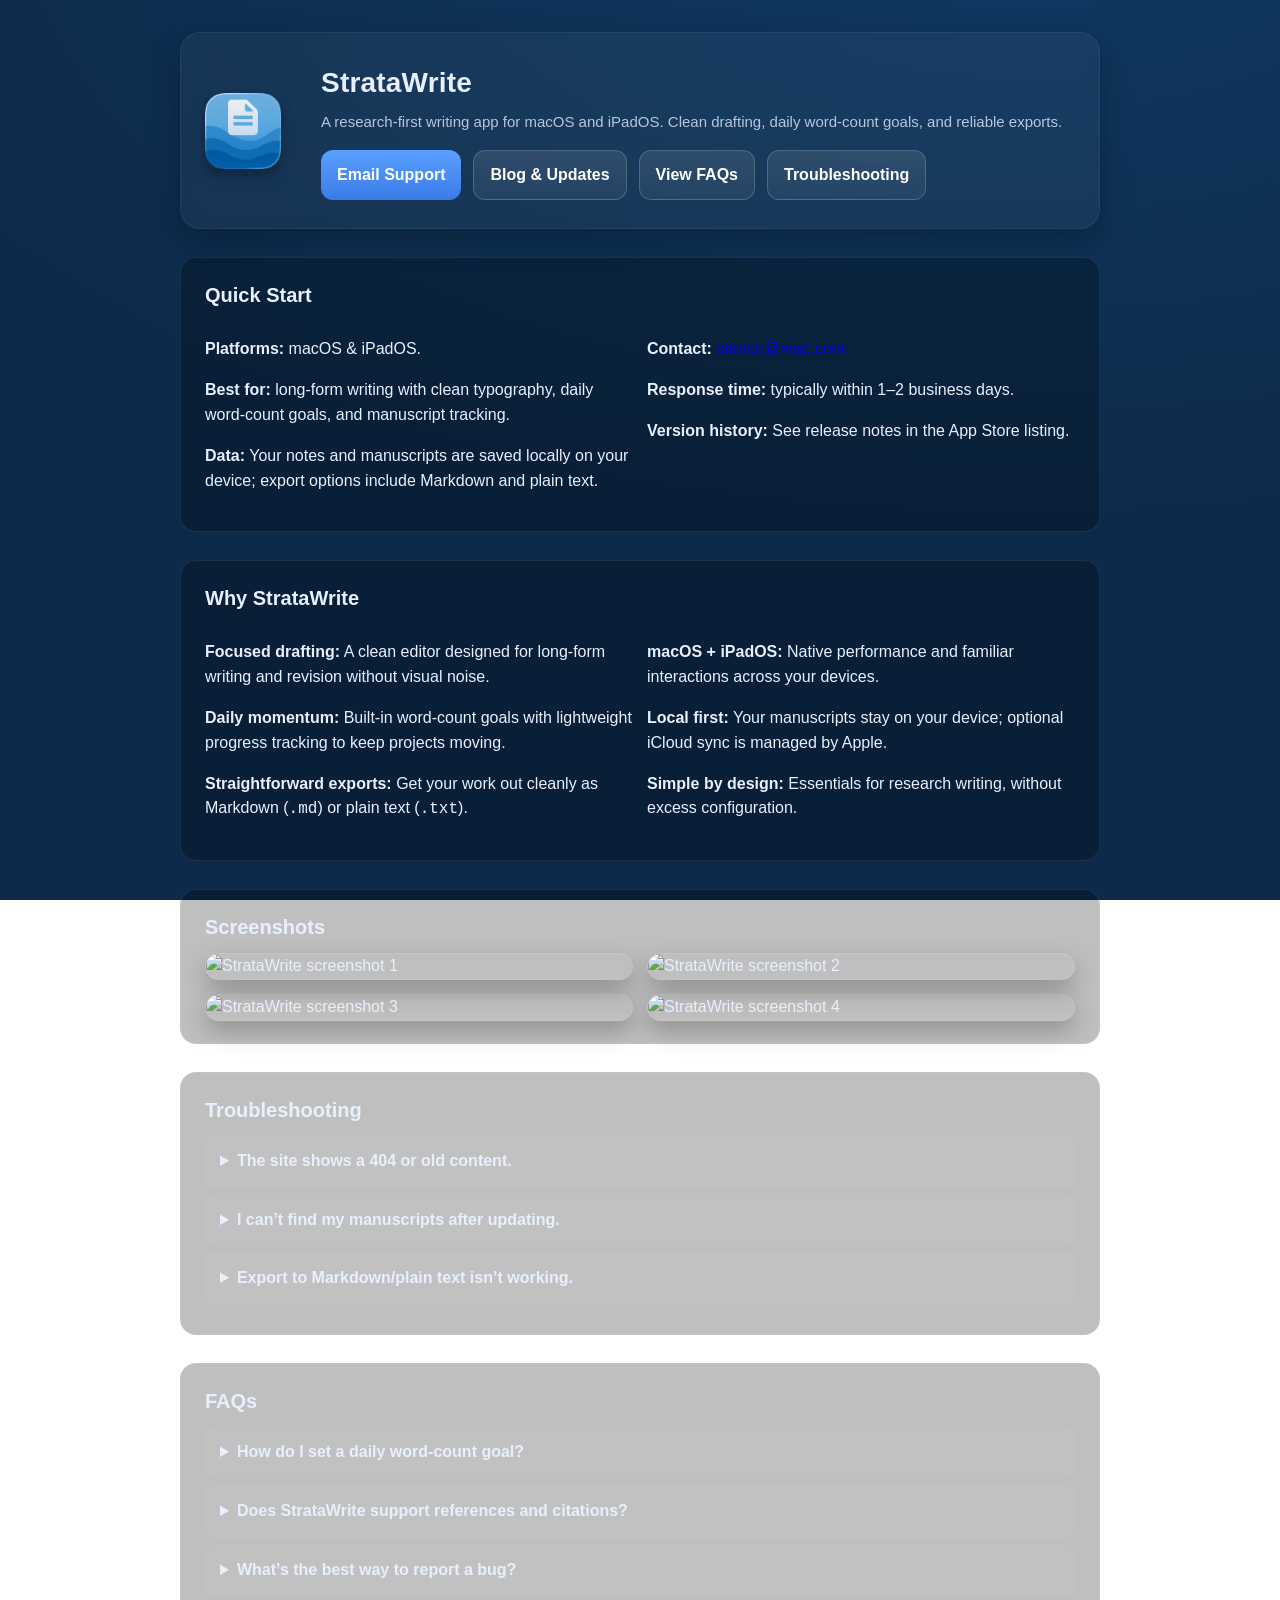
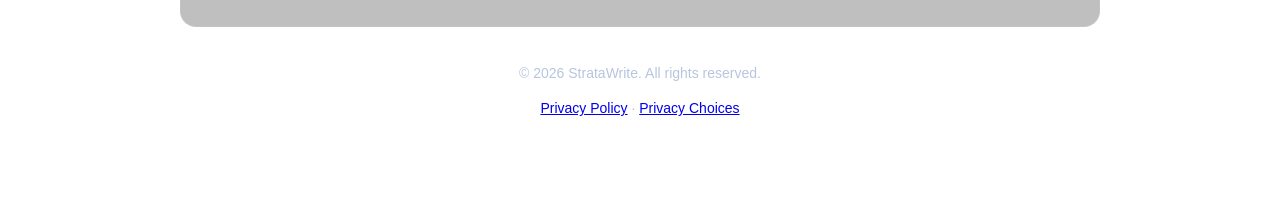
==== index.html @ f60e0809 "Add files via upload" ====
<!DOCTYPE html>
<html lang="en">
<head>
  <meta charset="utf-8">
  <meta name="viewport" content="width=device-width, initial-scale=1">
  <title>StrataWrite</title>
  <meta name="description" content="StrataWrite — a research‑first writing app for macOS and iPadOS. Clean drafting, daily word counts, and easy exports.">
  <link rel="apple-touch-icon" sizes="180x180" href="apple-touch-icon.png">
  <link rel="icon" type="image/png" sizes="32x32" href="favicon-32x32.png">
  <link rel="icon" type="image/png" sizes="16x16" href="favicon-16x16.png">
  <link rel="manifest" href="site.webmanifest">
  <meta property="og:title" content="StrataWrite">
  <meta property="og:description" content="Research-first writing on macOS & iPadOS.">
  <meta property="og:type" content="website">
  <meta property="og:image" content="android-chrome-512x512.png">
  <style>
    :root {
      --bg: #0d2a4a;
      --bg2: #0f3962;
      --card: #0f2238;
      --text: #e8f0fe;
      --muted: #b7c6de;
      --accent: #79b4ff;
    }
    * { box-sizing: border-box; }
    html, body { height: 100%; margin: 0; }
    body {
      font-family: -apple-system, BlinkMacSystemFont, "SF Pro Text", "Segoe UI", Roboto, Helvetica, Arial, sans-serif;
      color: var(--text);
      background: radial-gradient(1200px 600px at 80% -10%, var(--bg2), var(--bg)) no-repeat fixed;
      line-height: 1.55;
    }
    .container { max-width: 960px; margin: 0 auto; padding: 32px 20px 80px; }
    header.hero {
      display: grid;
      grid-template-columns: 96px 1fr;
      gap: 20px;
      align-items: center;
      padding: 28px 24px;
      background: rgba(255,255,255,0.04);
      border: 1px solid rgba(255,255,255,0.06);
      border-radius: 20px;
      backdrop-filter: blur(6px);
      box-shadow: 0 10px 30px rgba(0,0,0,0.25);
    }
    header.hero img {
      width: 76px; height: 76px; border-radius: 16px;
      box-shadow: 0 6px 14px rgba(0,0,0,0.3);
    }
    h1{ font-size: 28px; margin: 0 0 6px; letter-spacing: 0.2px; }
    .sub { color: var(--muted); font-size: 15px; margin: 0; }
    .actions { margin-top: 16px; display: flex; flex-wrap: wrap; gap: 12px; }
    .btn {
      display: inline-flex; align-items: center; gap: 10px;
      padding: 12px 16px; border-radius: 12px;
      background: linear-gradient(180deg, rgba(255,255,255,0.10), rgba(255,255,255,0.06));
      color: white; text-decoration: none; font-weight: 600;
      border: 1px solid rgba(255,255,255,0.18);
      transition: transform .06s ease, background .2s ease;
    }
    .btn:hover { transform: translateY(-1px); }
    .btn.primary { background: linear-gradient(180deg, #5aa0ff, #3a7be6); border: none; }
    section {
      margin-top: 28px; padding: 22px 24px;
      background: rgba(0,0,0,0.25);
      border: 1px solid rgba(255,255,255,0.08);
      border-radius: 16px;
    }
    h2{ margin: 0 0 10px; font-size: 20px; }
    details { background: rgba(255,255,255,0.03); border: 1px solid rgba(255,255,255,0.06);
      border-radius: 12px; padding: 12px 14px; margin: 8px 0; }
    details > summary { cursor: pointer; font-weight: 600; }
    footer { margin-top: 36px; color: var(--muted); font-size: 14px; text-align: center; }
    code, pre { font-family: ui-monospace, SFMono-Regular, Menlo, Monaco, Consolas, monospace; }
    .grid{ display:grid; gap:14px; grid-template-columns: 1fr; }
    @media (min-width: 820px){ .grid{ grid-template-columns: 1fr 1fr; } }

    .shots{display:grid;grid-template-columns:1fr;gap:14px;margin-top:10px}
    .shots img{width:100%;height:auto;border-radius:14px;border:1px solid rgba(255,255,255,0.1);box-shadow:0 10px 24px rgba(0,0,0,0.25)}
    @media (min-width: 820px){ .shots{grid-template-columns:1fr 1fr} }

  </style>
</head>
<body>
  <div class="container">
    <header class="hero">
      <img src="android-chrome-192x192.png" alt="StrataWrite icon">
      <div>
        <h1>StrataWrite</h1>
        <p class="sub">A research‑first writing app for macOS and iPadOS. Clean drafting, daily word‑count goals, and reliable exports.</p>
        <div class="actions">
          <a class="btn primary" href="mailto:stance@mac.com?subject=StrataWrite%20Support">Email Support</a>
          <a class="btn" href="blog.html">Blog & Updates</a>
          <a class="btn" href="#faq">View FAQs</a>
          <a class="btn" href="#troubleshooting">Troubleshooting</a>
        </div>
      </div>
    </header>

    <section id="quickstart">
      <h2>Quick Start</h2>
      <div class="grid">
        <div>
          <p><strong>Platforms:</strong> macOS &amp; iPadOS.</p>
          <p><strong>Best for:</strong> long‑form writing with clean typography, daily word‑count goals, and manuscript tracking.</p>
          <p><strong>Data:</strong> Your notes and manuscripts are saved locally on your device; export options include Markdown and plain text.</p>
        </div>
        <div>
          <p><strong>Contact:</strong> <a href="mailto:stance@mac.com">stance@mac.com</a></p>
          <p><strong>Response time:</strong> typically within 1–2 business days.</p>
          <p><strong>Version history:</strong> See release notes in the App Store listing.</p>
        </div>
      </div>
    </section>


    <section id="features">
      <h2>Why StrataWrite</h2>
      <div class="grid">
        <div>
          <p><strong>Focused drafting:</strong> A clean editor designed for long‑form writing and revision without visual noise.</p>
          <p><strong>Daily momentum:</strong> Built‑in word‑count goals with lightweight progress tracking to keep projects moving.</p>
          <p><strong>Straightforward exports:</strong> Get your work out cleanly as Markdown (<code>.md</code>) or plain text (<code>.txt</code>).</p>
        </div>
        <div>
          <p><strong>macOS + iPadOS:</strong> Native performance and familiar interactions across your devices.</p>
          <p><strong>Local first:</strong> Your manuscripts stay on your device; optional iCloud sync is managed by Apple.</p>
          <p><strong>Simple by design:</strong> Essentials for research writing, without excess configuration.</p>
        </div>
      </div>
    </section>

    <section id="gallery">
      <h2>Screenshots</h2>
      <div class="shots">
        <img src="assets/shot1.png" alt="StrataWrite screenshot 1">
        <img src="assets/shot2.png" alt="StrataWrite screenshot 2">
        <img src="assets/shot3.png" alt="StrataWrite screenshot 3">
        <img src="assets/shot4.png" alt="StrataWrite screenshot 4">
      </div>
    </section>


    <section id="troubleshooting">
      <h2>Troubleshooting</h2>
      <details>
        <summary>The site shows a 404 or old content.</summary>
        <p>Try a hard refresh (⌘‑Shift‑R on macOS) or clear the browser cache. If the issue persists, email support with your browser version.</p>
      </details>
      <details>
        <summary>I can’t find my manuscripts after updating.</summary>
        <p>Use <em>Search</em> in the app. If you still don’t see expected files, please email support with your device model and OS version.</p>
      </details>
      <details>
        <summary>Export to Markdown/plain text isn’t working.</summary>
        <p>Confirm you have write permission in the destination folder and sufficient disk space. If it fails repeatedly, send steps to reproduce.</p>
      </details>
    </section>

    <section id="faq">
      <h2>FAQs</h2>
      <details>
        <summary>How do I set a daily word‑count goal?</summary>
        <p>Open a manuscript, then use the inspector panel’s <strong>Goal &amp; Progress</strong> section to set a target and deadline.</p>
      </details>
      <details>
        <summary>Does StrataWrite support references and citations?</summary>
        <p>StrataWrite focuses on writing clarity. Advanced reference workflows are discussed in our documentation and may evolve over time.</p>
      </details>
      <details>
        <summary>What’s the best way to report a bug?</summary>
        <p>Email <a href="mailto:stance@mac.com">stance@mac.com</a> with your app version, OS version, device, and a short screen recording if possible.</p>
      </details>
    </section>

    <footer>
      <p>&copy; <span id="year"></span> StrataWrite. All rights reserved.</p>
      <p><a href="privacy.html">Privacy Policy</a> · <a href="privacy-choices.html">Privacy Choices</a></p>
      <script>document.getElementById('year').textContent = new Date().getFullYear();</script>
    </footer>
  </div>
</body>
</html>
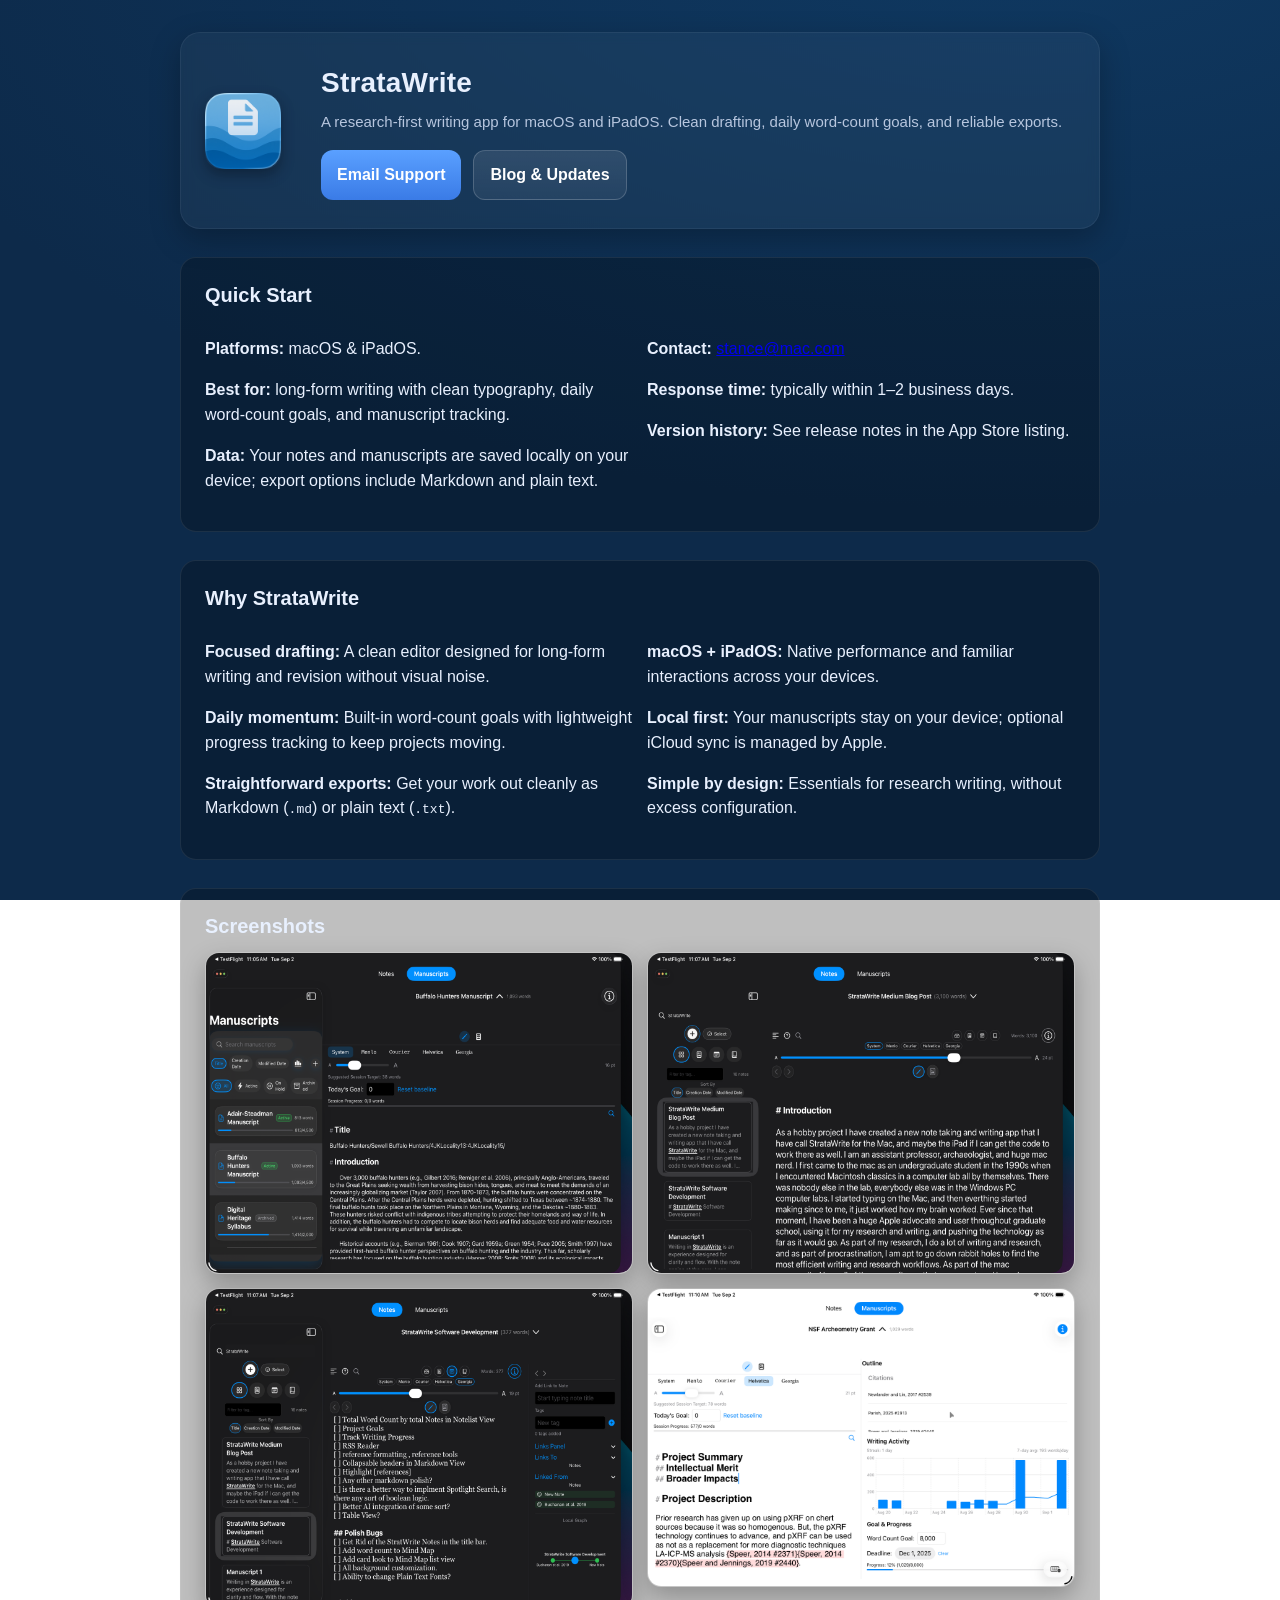
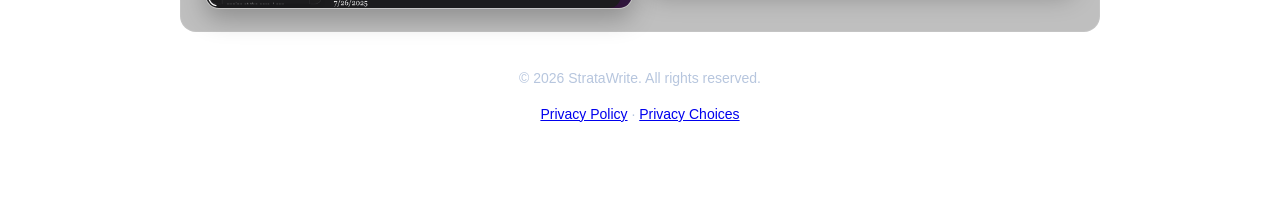
==== commit 3888ea53: "Add files via upload" ====
--- a/index.html
+++ b/index.html
@@ -67,18 +67,12 @@
       border-radius: 16px;
     }
     h2{ margin: 0 0 10px; font-size: 20px; }
-    details { background: rgba(255,255,255,0.03); border: 1px solid rgba(255,255,255,0.06);
-      border-radius: 12px; padding: 12px 14px; margin: 8px 0; }
-    details > summary { cursor: pointer; font-weight: 600; }
-    footer { margin-top: 36px; color: var(--muted); font-size: 14px; text-align: center; }
-    code, pre { font-family: ui-monospace, SFMono-Regular, Menlo, Monaco, Consolas, monospace; }
     .grid{ display:grid; gap:14px; grid-template-columns: 1fr; }
-    @media (min-width: 820px){ .grid{ grid-template-columns: 1fr 1fr; } }
-
+    @media (min-width: 820px){ .grid{ grid-template-columns:1fr 1fr; } }
     .shots{display:grid;grid-template-columns:1fr;gap:14px;margin-top:10px}
     .shots img{width:100%;height:auto;border-radius:14px;border:1px solid rgba(255,255,255,0.1);box-shadow:0 10px 24px rgba(0,0,0,0.25)}
-    @media (min-width: 820px){ .shots{grid-template-columns:1fr 1fr} }
-
+    @media (min-width:820px){ .shots{grid-template-columns:1fr 1fr} }
+    footer { margin-top: 36px; color: var(--muted); font-size: 14px; text-align: center; }
   </style>
 </head>
 <body>
@@ -91,8 +85,6 @@
         <div class="actions">
           <a class="btn primary" href="mailto:stance@mac.com?subject=StrataWrite%20Support">Email Support</a>
           <a class="btn" href="blog.html">Blog & Updates</a>
-          <a class="btn" href="#faq">View FAQs</a>
-          <a class="btn" href="#troubleshooting">Troubleshooting</a>
         </div>
       </div>
     </header>
@@ -112,7 +104,6 @@
         </div>
       </div>
     </section>
-
 
     <section id="features">
       <h2>Why StrataWrite</h2>
@@ -140,39 +131,6 @@
       </div>
     </section>
 
-
-    <section id="troubleshooting">
-      <h2>Troubleshooting</h2>
-      <details>
-        <summary>The site shows a 404 or old content.</summary>
-        <p>Try a hard refresh (⌘‑Shift‑R on macOS) or clear the browser cache. If the issue persists, email support with your browser version.</p>
-      </details>
-      <details>
-        <summary>I can’t find my manuscripts after updating.</summary>
-        <p>Use <em>Search</em> in the app. If you still don’t see expected files, please email support with your device model and OS version.</p>
-      </details>
-      <details>
-        <summary>Export to Markdown/plain text isn’t working.</summary>
-        <p>Confirm you have write permission in the destination folder and sufficient disk space. If it fails repeatedly, send steps to reproduce.</p>
-      </details>
-    </section>
-
-    <section id="faq">
-      <h2>FAQs</h2>
-      <details>
-        <summary>How do I set a daily word‑count goal?</summary>
-        <p>Open a manuscript, then use the inspector panel’s <strong>Goal &amp; Progress</strong> section to set a target and deadline.</p>
-      </details>
-      <details>
-        <summary>Does StrataWrite support references and citations?</summary>
-        <p>StrataWrite focuses on writing clarity. Advanced reference workflows are discussed in our documentation and may evolve over time.</p>
-      </details>
-      <details>
-        <summary>What’s the best way to report a bug?</summary>
-        <p>Email <a href="mailto:stance@mac.com">stance@mac.com</a> with your app version, OS version, device, and a short screen recording if possible.</p>
-      </details>
-    </section>
-
     <footer>
       <p>&copy; <span id="year"></span> StrataWrite. All rights reserved.</p>
       <p><a href="privacy.html">Privacy Policy</a> · <a href="privacy-choices.html">Privacy Choices</a></p>
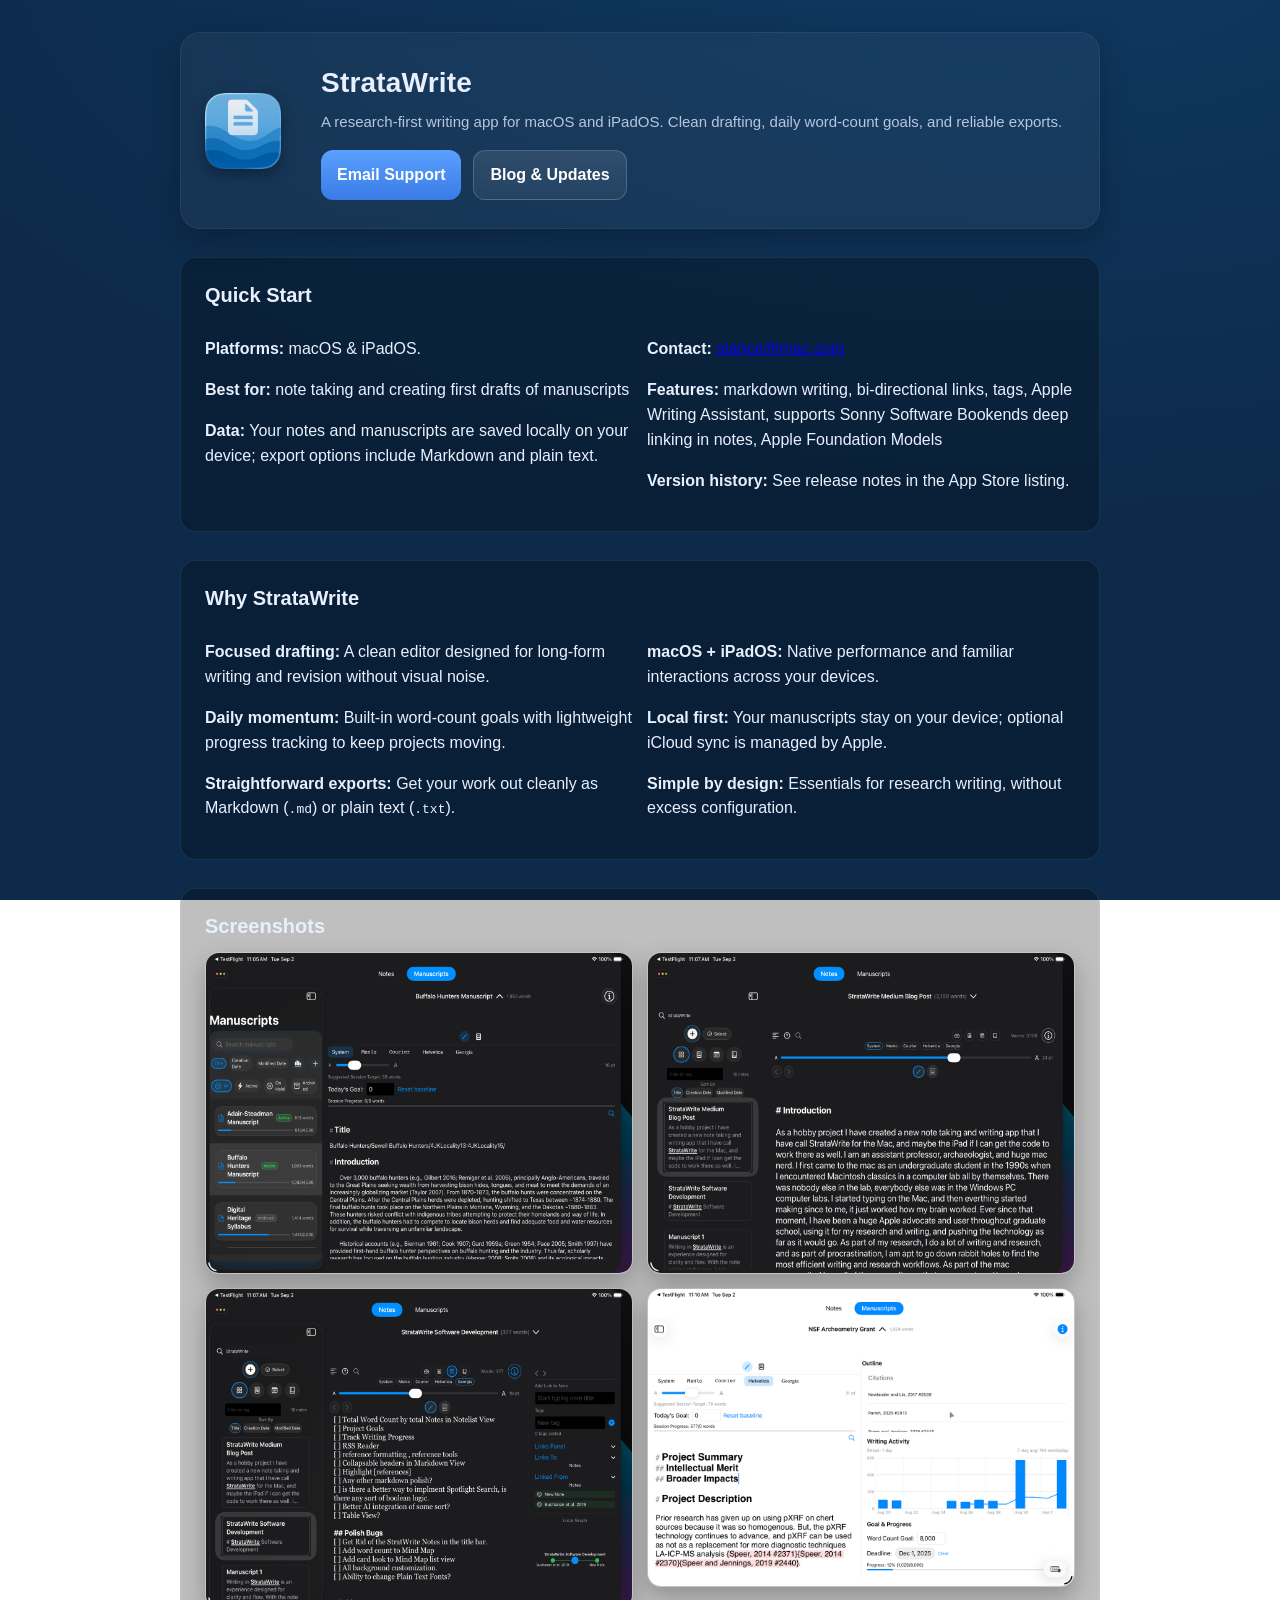
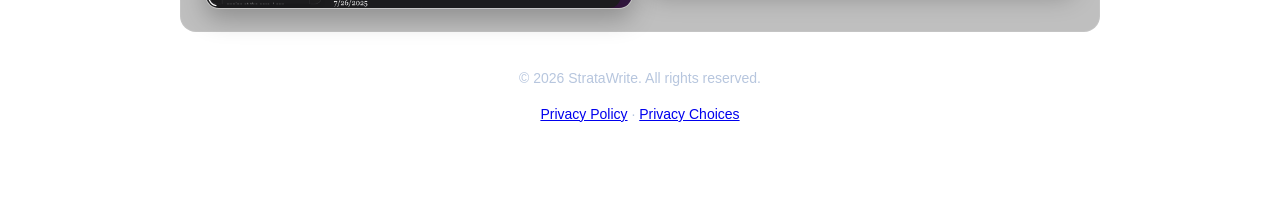
==== commit 6b70b85e: "Update index.html" ====
--- a/index.html
+++ b/index.html
@@ -94,12 +94,12 @@
       <div class="grid">
         <div>
           <p><strong>Platforms:</strong> macOS &amp; iPadOS.</p>
-          <p><strong>Best for:</strong> long‑form writing with clean typography, daily word‑count goals, and manuscript tracking.</p>
+          <p><strong>Best for:</strong> note taking and creating first drafts of manuscripts</p>
           <p><strong>Data:</strong> Your notes and manuscripts are saved locally on your device; export options include Markdown and plain text.</p>
         </div>
         <div>
           <p><strong>Contact:</strong> <a href="mailto:stance@mac.com">stance@mac.com</a></p>
-          <p><strong>Response time:</strong> typically within 1–2 business days.</p>
+          <p><strong>Features:</strong> markdown writing, bi-directional links, tags, Apple Writing Assistant, supports Sonny Software Bookends deep linking in notes, Apple Foundation Models</p>
           <p><strong>Version history:</strong> See release notes in the App Store listing.</p>
         </div>
       </div>
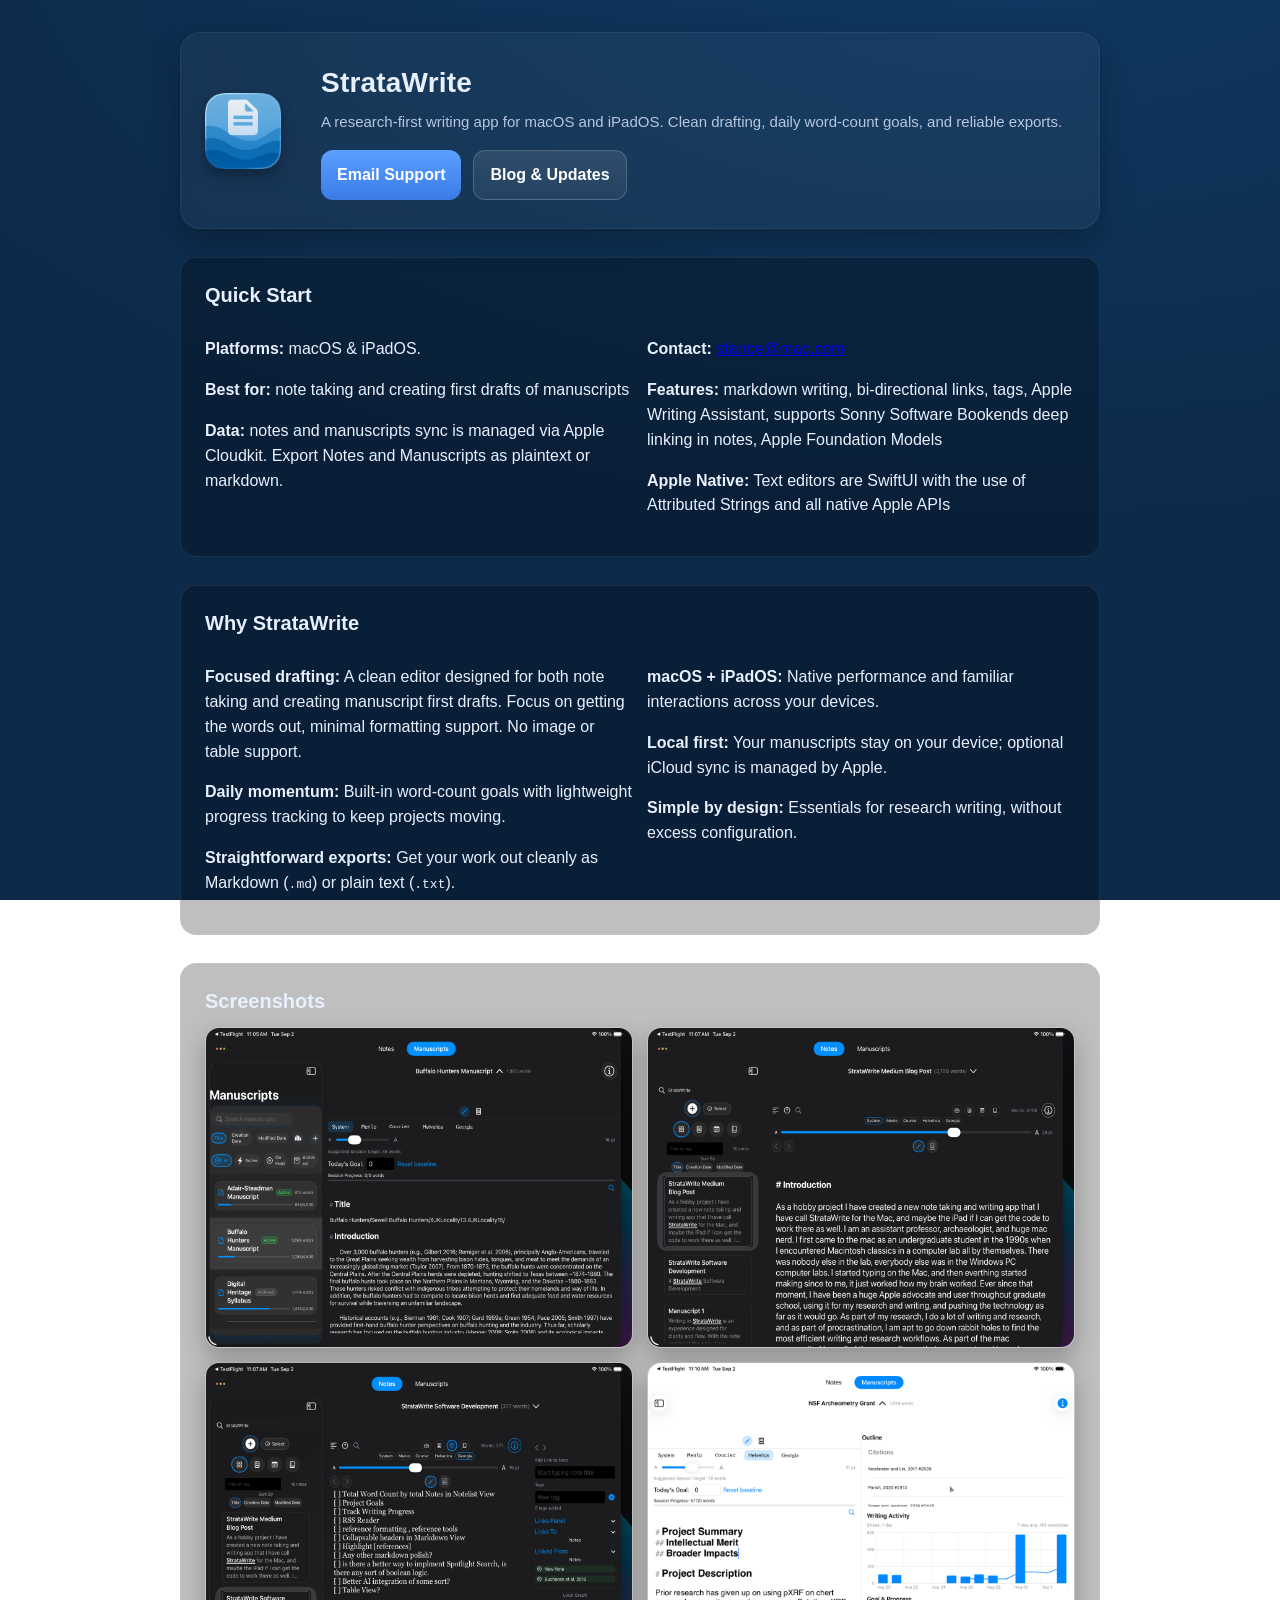
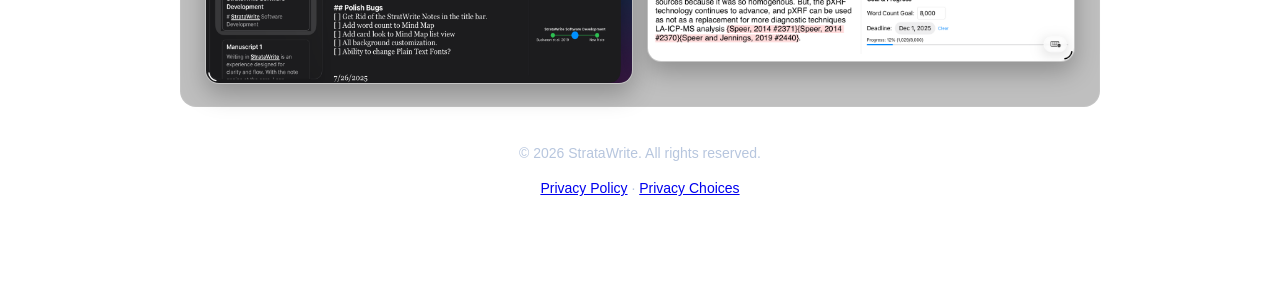
==== commit deaa2982: "Update index.html" ====
--- a/index.html
+++ b/index.html
@@ -95,12 +95,12 @@
         <div>
           <p><strong>Platforms:</strong> macOS &amp; iPadOS.</p>
           <p><strong>Best for:</strong> note taking and creating first drafts of manuscripts</p>
-          <p><strong>Data:</strong> Your notes and manuscripts are saved locally on your device; export options include Markdown and plain text.</p>
+          <p><strong>Data:</strong> notes and manuscripts sync is managed via Apple Cloudkit. Export Notes and Manuscripts as plaintext or markdown.</p>
         </div>
         <div>
           <p><strong>Contact:</strong> <a href="mailto:stance@mac.com">stance@mac.com</a></p>
           <p><strong>Features:</strong> markdown writing, bi-directional links, tags, Apple Writing Assistant, supports Sonny Software Bookends deep linking in notes, Apple Foundation Models</p>
-          <p><strong>Version history:</strong> See release notes in the App Store listing.</p>
+          <p><strong>Apple Native:</strong> Text editors are SwiftUI with the use of Attributed Strings and all native Apple APIs </p>
         </div>
       </div>
     </section>
@@ -109,7 +109,7 @@
       <h2>Why StrataWrite</h2>
       <div class="grid">
         <div>
-          <p><strong>Focused drafting:</strong> A clean editor designed for long‑form writing and revision without visual noise.</p>
+          <p><strong>Focused drafting:</strong> A clean editor designed for both note taking and creating manuscript first drafts. Focus on getting the words out, minimal formatting support. No image or table support.</p>
           <p><strong>Daily momentum:</strong> Built‑in word‑count goals with lightweight progress tracking to keep projects moving.</p>
           <p><strong>Straightforward exports:</strong> Get your work out cleanly as Markdown (<code>.md</code>) or plain text (<code>.txt</code>).</p>
         </div>
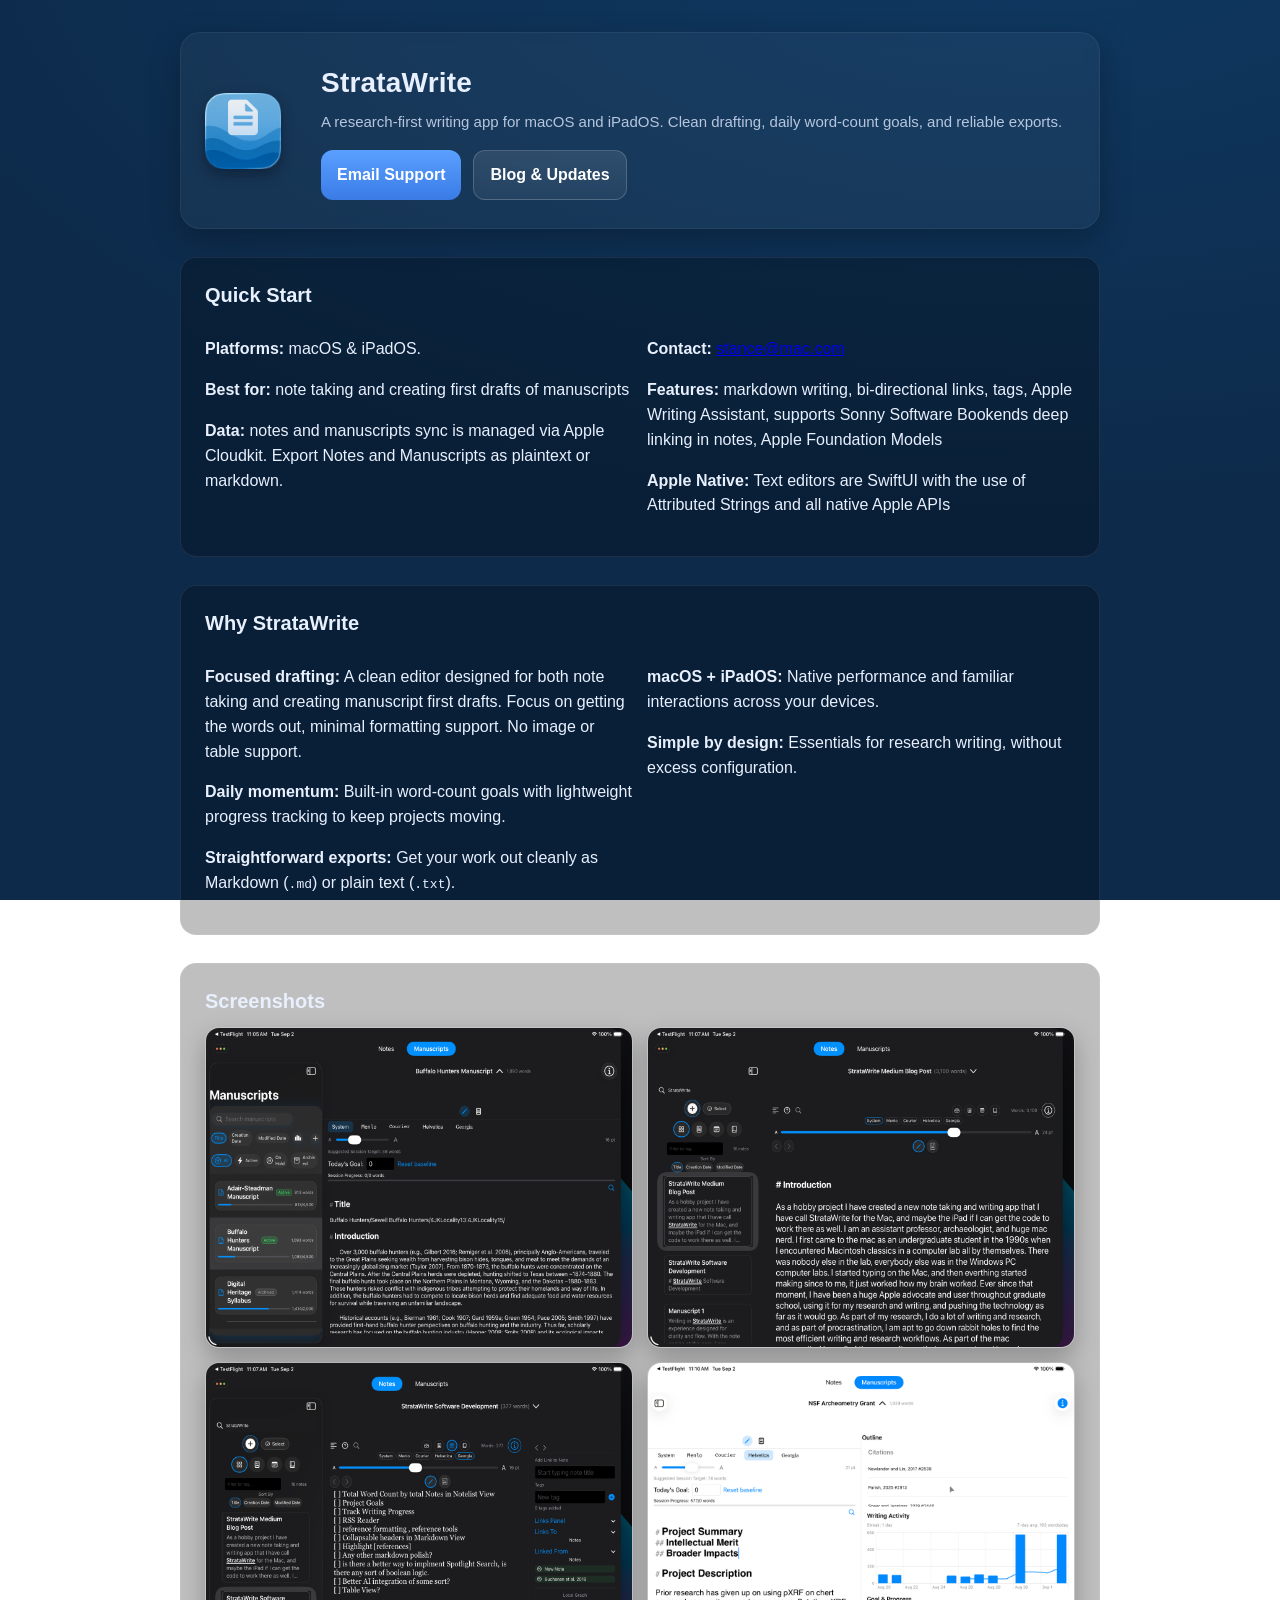
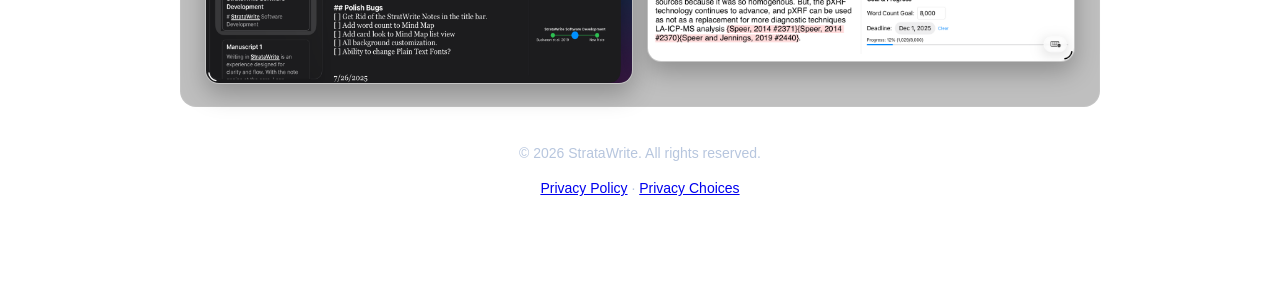
==== commit db5f71ed: "Update index.html" ====
--- a/index.html
+++ b/index.html
@@ -115,7 +115,6 @@
         </div>
         <div>
           <p><strong>macOS + iPadOS:</strong> Native performance and familiar interactions across your devices.</p>
-          <p><strong>Local first:</strong> Your manuscripts stay on your device; optional iCloud sync is managed by Apple.</p>
           <p><strong>Simple by design:</strong> Essentials for research writing, without excess configuration.</p>
         </div>
       </div>
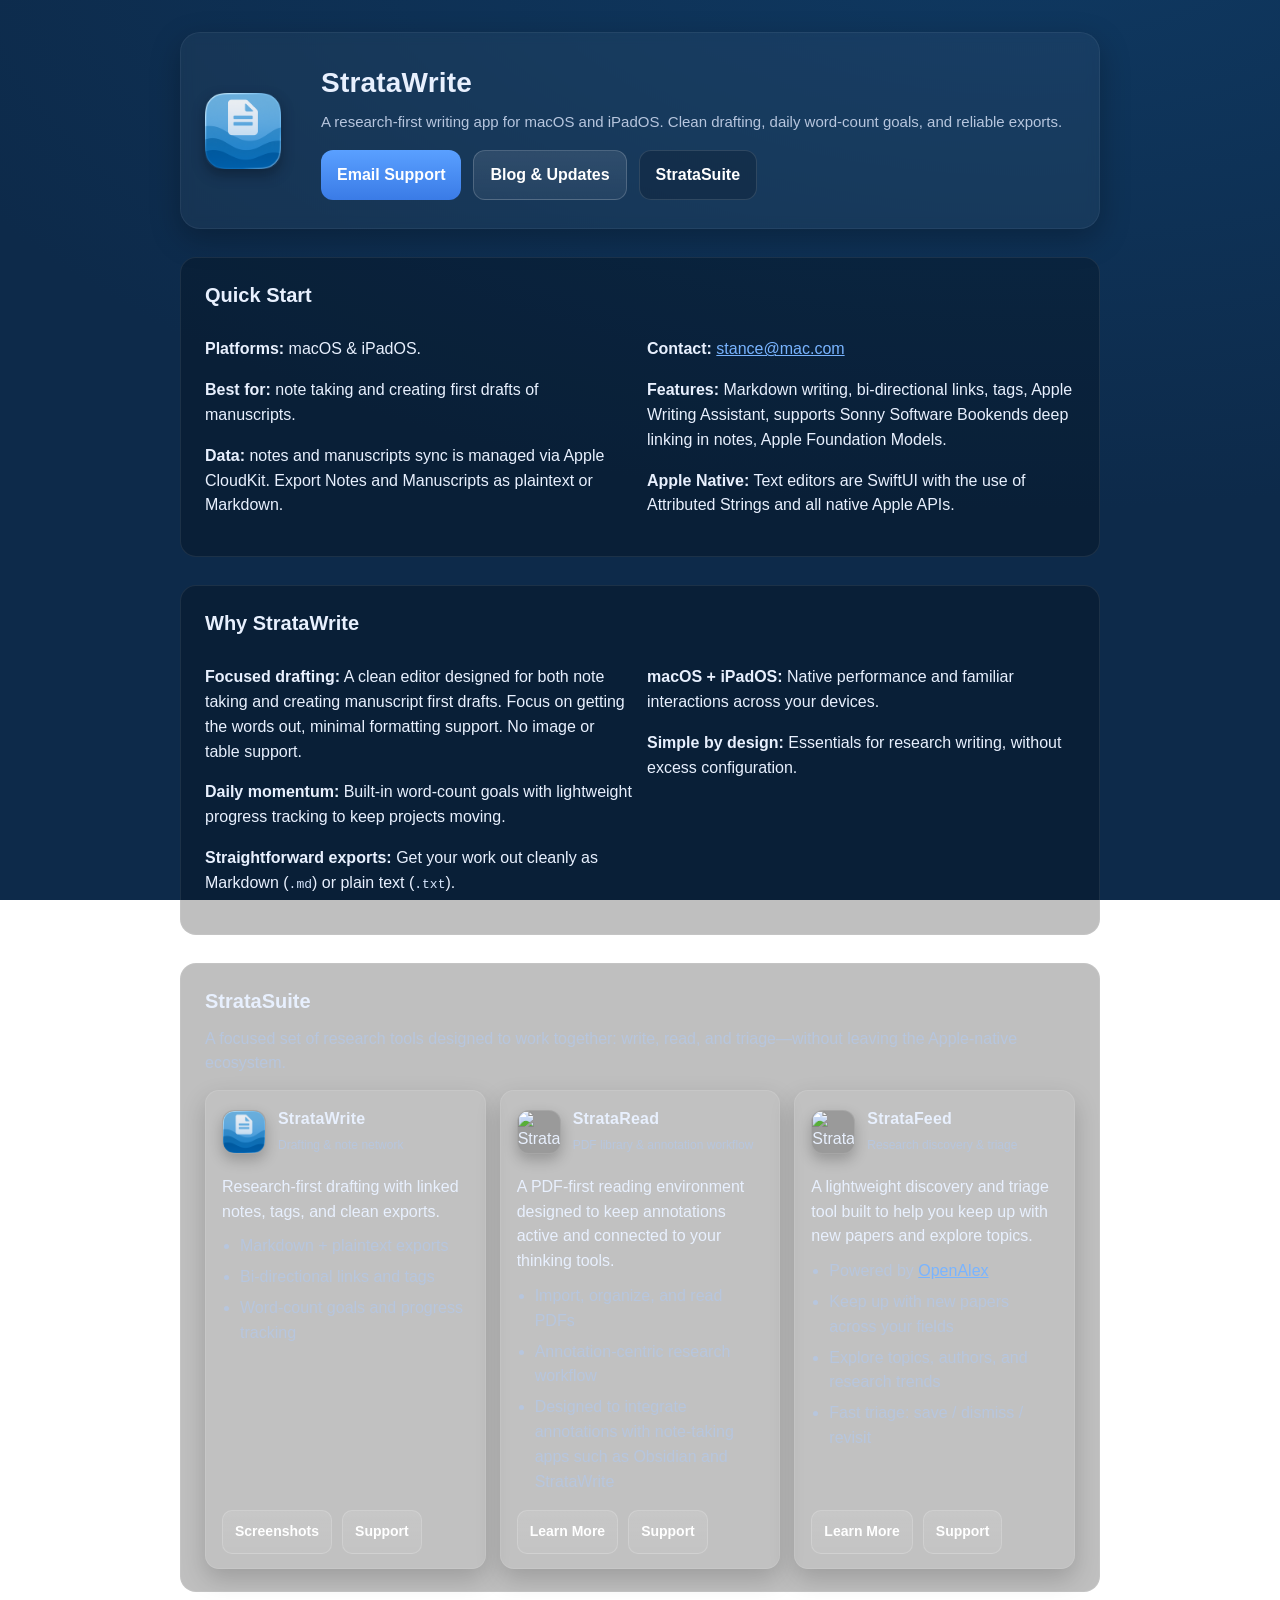
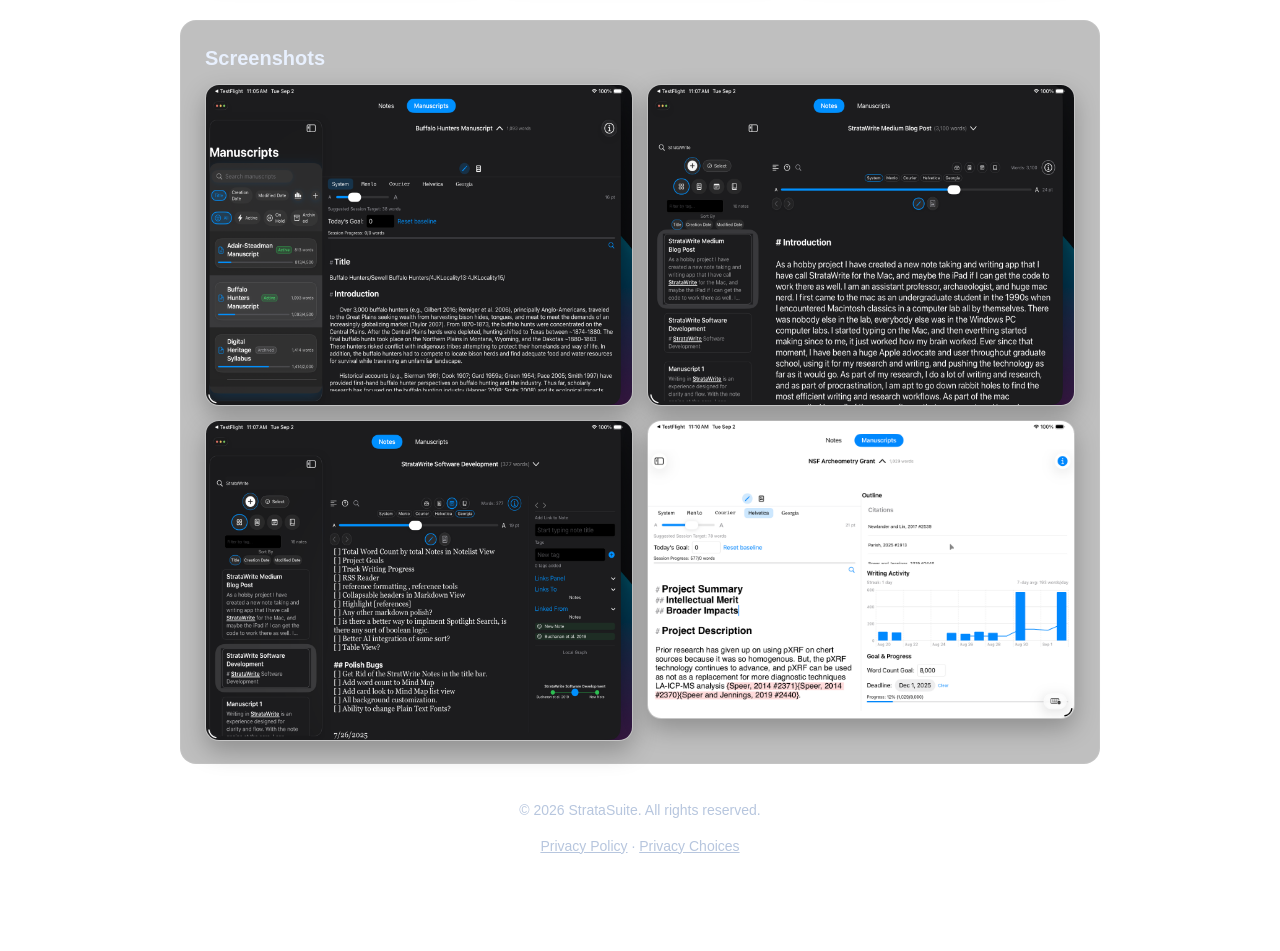
==== commit 22e0e0cf: "Update index.html" ====
--- a/index.html
+++ b/index.html
@@ -3,16 +3,19 @@
 <head>
   <meta charset="utf-8">
   <meta name="viewport" content="width=device-width, initial-scale=1">
-  <title>StrataWrite</title>
-  <meta name="description" content="StrataWrite — a research‑first writing app for macOS and iPadOS. Clean drafting, daily word counts, and easy exports.">
+  <title>StrataWrite — StrataSuite</title>
+
+  <meta name="description" content="StrataSuite for macOS & iPadOS: StrataWrite (research-first drafting), StrataRead (PDFs & citation workflows), and StrataFeed (research triage for articles and alerts).">
   <link rel="apple-touch-icon" sizes="180x180" href="apple-touch-icon.png">
   <link rel="icon" type="image/png" sizes="32x32" href="favicon-32x32.png">
   <link rel="icon" type="image/png" sizes="16x16" href="favicon-16x16.png">
   <link rel="manifest" href="site.webmanifest">
-  <meta property="og:title" content="StrataWrite">
-  <meta property="og:description" content="Research-first writing on macOS & iPadOS.">
+
+  <meta property="og:title" content="StrataSuite">
+  <meta property="og:description" content="Research-first tools for writing, reading, and triage on macOS & iPadOS.">
   <meta property="og:type" content="website">
   <meta property="og:image" content="android-chrome-512x512.png">
+
   <style>
     :root {
       --bg: #0d2a4a;
@@ -21,70 +24,161 @@
       --text: #e8f0fe;
       --muted: #b7c6de;
       --accent: #79b4ff;
-    }
+      --border: rgba(255,255,255,0.08);
+      --glass: rgba(255,255,255,0.04);
+      --shadow: 0 10px 30px rgba(0,0,0,0.25);
+    }
+
     * { box-sizing: border-box; }
     html, body { height: 100%; margin: 0; }
+
     body {
       font-family: -apple-system, BlinkMacSystemFont, "SF Pro Text", "Segoe UI", Roboto, Helvetica, Arial, sans-serif;
       color: var(--text);
       background: radial-gradient(1200px 600px at 80% -10%, var(--bg2), var(--bg)) no-repeat fixed;
       line-height: 1.55;
     }
+
+    a { color: var(--accent); }
+    code { color: #d7e7ff; }
+
     .container { max-width: 960px; margin: 0 auto; padding: 32px 20px 80px; }
+
     header.hero {
       display: grid;
       grid-template-columns: 96px 1fr;
       gap: 20px;
       align-items: center;
       padding: 28px 24px;
-      background: rgba(255,255,255,0.04);
+      background: var(--glass);
       border: 1px solid rgba(255,255,255,0.06);
       border-radius: 20px;
       backdrop-filter: blur(6px);
-      box-shadow: 0 10px 30px rgba(0,0,0,0.25);
-    }
+      box-shadow: var(--shadow);
+    }
+
     header.hero img {
       width: 76px; height: 76px; border-radius: 16px;
       box-shadow: 0 6px 14px rgba(0,0,0,0.3);
     }
-    h1{ font-size: 28px; margin: 0 0 6px; letter-spacing: 0.2px; }
+
+    h1 { font-size: 28px; margin: 0 0 6px; letter-spacing: 0.2px; }
     .sub { color: var(--muted); font-size: 15px; margin: 0; }
+
     .actions { margin-top: 16px; display: flex; flex-wrap: wrap; gap: 12px; }
+
     .btn {
       display: inline-flex; align-items: center; gap: 10px;
       padding: 12px 16px; border-radius: 12px;
       background: linear-gradient(180deg, rgba(255,255,255,0.10), rgba(255,255,255,0.06));
       color: white; text-decoration: none; font-weight: 600;
       border: 1px solid rgba(255,255,255,0.18);
-      transition: transform .06s ease, background .2s ease;
-    }
-    .btn:hover { transform: translateY(-1px); }
+      transition: transform .06s ease, background .2s ease, border-color .2s ease;
+    }
+
+    .btn:hover { transform: translateY(-1px); border-color: rgba(255,255,255,0.28); }
     .btn.primary { background: linear-gradient(180deg, #5aa0ff, #3a7be6); border: none; }
+    .btn.ghost { background: rgba(0,0,0,0.18); border: 1px solid rgba(255,255,255,0.12); }
+    .btn.small { padding: 10px 12px; font-size: 14px; border-radius: 10px; }
+
     section {
       margin-top: 28px; padding: 22px 24px;
       background: rgba(0,0,0,0.25);
-      border: 1px solid rgba(255,255,255,0.08);
+      border: 1px solid var(--border);
       border-radius: 16px;
     }
-    h2{ margin: 0 0 10px; font-size: 20px; }
-    .grid{ display:grid; gap:14px; grid-template-columns: 1fr; }
-    @media (min-width: 820px){ .grid{ grid-template-columns:1fr 1fr; } }
-    .shots{display:grid;grid-template-columns:1fr;gap:14px;margin-top:10px}
-    .shots img{width:100%;height:auto;border-radius:14px;border:1px solid rgba(255,255,255,0.1);box-shadow:0 10px 24px rgba(0,0,0,0.25)}
-    @media (min-width:820px){ .shots{grid-template-columns:1fr 1fr} }
+
+    h2 { margin: 0 0 10px; font-size: 20px; }
+    .kicker { color: var(--muted); margin: 0 0 14px; }
+
+    .grid { display: grid; gap: 14px; grid-template-columns: 1fr; }
+    @media (min-width: 820px) { .grid { grid-template-columns: 1fr 1fr; } }
+
+    /* Suite cards */
+    .suite-grid { display: grid; gap: 14px; grid-template-columns: 1fr; margin-top: 10px; }
+    @media (min-width: 820px) { .suite-grid { grid-template-columns: 1fr 1fr 1fr; } }
+
+    .suite-card {
+      padding: 16px 16px 14px;
+      border-radius: 14px;
+      background: rgba(255,255,255,0.03);
+      border: 1px solid rgba(255,255,255,0.10);
+      box-shadow: 0 10px 24px rgba(0,0,0,0.18);
+      display: flex;
+      flex-direction: column;
+      min-height: 220px;
+    }
+
+    .suite-top {
+      display: flex;
+      align-items: center;
+      gap: 12px;
+      margin-bottom: 10px;
+    }
+
+    .suite-icon {
+      width: 44px; height: 44px;
+      border-radius: 12px;
+      border: 1px solid rgba(255,255,255,0.12);
+      box-shadow: 0 6px 14px rgba(0,0,0,0.22);
+      object-fit: cover;
+      background: rgba(0,0,0,0.2);
+    }
+
+    .suite-title {
+      margin: 0;
+      font-size: 16px;
+      letter-spacing: 0.2px;
+    }
+
+    .suite-tag {
+      display: inline-block;
+      margin-top: 2px;
+      font-size: 12px;
+      color: var(--muted);
+    }
+
+    .suite-body { margin: 8px 0 10px; color: var(--text); }
+    .suite-body p { margin: 0 0 10px; }
+    .suite-body ul { margin: 0; padding-left: 18px; color: var(--muted); }
+    .suite-body li { margin: 6px 0; }
+
+    .suite-actions {
+      margin-top: auto;
+      display: flex;
+      flex-wrap: wrap;
+      gap: 10px;
+    }
+
+    /* Screenshots */
+    .shots { display: grid; grid-template-columns: 1fr; gap: 14px; margin-top: 10px; }
+    .shots img {
+      width: 100%; height: auto;
+      border-radius: 14px;
+      border: 1px solid rgba(255,255,255,0.10);
+      box-shadow: 0 10px 24px rgba(0,0,0,0.25);
+    }
+    @media (min-width: 820px) { .shots { grid-template-columns: 1fr 1fr; } }
+
     footer { margin-top: 36px; color: var(--muted); font-size: 14px; text-align: center; }
+    footer a { color: var(--muted); }
+    footer a:hover { color: var(--text); }
   </style>
 </head>
+
 <body>
   <div class="container">
+
+    <!-- HERO: StrataWrite stays primary -->
     <header class="hero">
       <img src="android-chrome-192x192.png" alt="StrataWrite icon">
       <div>
         <h1>StrataWrite</h1>
-        <p class="sub">A research‑first writing app for macOS and iPadOS. Clean drafting, daily word‑count goals, and reliable exports.</p>
+        <p class="sub">A research-first writing app for macOS and iPadOS. Clean drafting, daily word-count goals, and reliable exports.</p>
         <div class="actions">
           <a class="btn primary" href="mailto:stance@mac.com?subject=StrataWrite%20Support">Email Support</a>
           <a class="btn" href="blog.html">Blog & Updates</a>
+          <a class="btn ghost" href="#stratasuite">StrataSuite</a>
         </div>
       </div>
     </header>
@@ -94,13 +188,13 @@
       <div class="grid">
         <div>
           <p><strong>Platforms:</strong> macOS &amp; iPadOS.</p>
-          <p><strong>Best for:</strong> note taking and creating first drafts of manuscripts</p>
-          <p><strong>Data:</strong> notes and manuscripts sync is managed via Apple Cloudkit. Export Notes and Manuscripts as plaintext or markdown.</p>
+          <p><strong>Best for:</strong> note taking and creating first drafts of manuscripts.</p>
+          <p><strong>Data:</strong> notes and manuscripts sync is managed via Apple CloudKit. Export Notes and Manuscripts as plaintext or Markdown.</p>
         </div>
         <div>
           <p><strong>Contact:</strong> <a href="mailto:stance@mac.com">stance@mac.com</a></p>
-          <p><strong>Features:</strong> markdown writing, bi-directional links, tags, Apple Writing Assistant, supports Sonny Software Bookends deep linking in notes, Apple Foundation Models</p>
-          <p><strong>Apple Native:</strong> Text editors are SwiftUI with the use of Attributed Strings and all native Apple APIs </p>
+          <p><strong>Features:</strong> Markdown writing, bi-directional links, tags, Apple Writing Assistant, supports Sonny Software Bookends deep linking in notes, Apple Foundation Models.</p>
+          <p><strong>Apple Native:</strong> Text editors are SwiftUI with the use of Attributed Strings and all native Apple APIs.</p>
         </div>
       </div>
     </section>
@@ -110,13 +204,97 @@
       <div class="grid">
         <div>
           <p><strong>Focused drafting:</strong> A clean editor designed for both note taking and creating manuscript first drafts. Focus on getting the words out, minimal formatting support. No image or table support.</p>
-          <p><strong>Daily momentum:</strong> Built‑in word‑count goals with lightweight progress tracking to keep projects moving.</p>
+          <p><strong>Daily momentum:</strong> Built-in word-count goals with lightweight progress tracking to keep projects moving.</p>
           <p><strong>Straightforward exports:</strong> Get your work out cleanly as Markdown (<code>.md</code>) or plain text (<code>.txt</code>).</p>
         </div>
         <div>
           <p><strong>macOS + iPadOS:</strong> Native performance and familiar interactions across your devices.</p>
           <p><strong>Simple by design:</strong> Essentials for research writing, without excess configuration.</p>
         </div>
+      </div>
+    </section>
+
+    <!-- NEW: StrataSuite section -->
+    <section id="stratasuite">
+      <h2>StrataSuite</h2>
+      <p class="kicker">A focused set of research tools designed to work together: write, read, and triage—without leaving the Apple-native ecosystem.</p>
+
+      <div class="suite-grid">
+
+        <!-- StrataWrite card -->
+        <article class="suite-card">
+          <div class="suite-top">
+            <img class="suite-icon" src="android-chrome-192x192.png" alt="StrataWrite icon">
+            <div>
+              <h3 class="suite-title">StrataWrite</h3>
+              <span class="suite-tag">Drafting & note network</span>
+            </div>
+          </div>
+          <div class="suite-body">
+            <p>Research-first drafting with linked notes, tags, and clean exports.</p>
+            <ul>
+              <li>Markdown + plaintext exports</li>
+              <li>Bi-directional links and tags</li>
+              <li>Word-count goals and progress tracking</li>
+            </ul>
+          </div>
+          <div class="suite-actions">
+            <a class="btn small" href="#gallery">Screenshots</a>
+            <a class="btn small" href="mailto:stance@mac.com?subject=StrataWrite%20Support">Support</a>
+          </div>
+        </article>
+
+       <!-- StrataRead card -->
+       <article class="suite-card">
+         <!-- If you have an icon for StrataRead, replace assets/strataread-icon.png -->
+         <div class="suite-top">
+           <img class="suite-icon" src="assets/strataread-icon.png" alt="StrataRead icon">
+           <div>
+             <h3 class="suite-title">StrataRead</h3>
+             <span class="suite-tag">PDF library & annotation workflow</span>
+           </div>
+         </div>
+         <div class="suite-body">
+           <p>A PDF-first reading environment designed to keep annotations active and connected to your thinking tools.</p>
+           <ul>
+             <li>Import, organize, and read PDFs</li>
+             <li>Annotation-centric research workflow</li>
+             <li>Designed to integrate annotations with note-taking apps such as Obsidian and StrataWrite</li>
+           </ul>
+         </div>
+         <div class="suite-actions">
+           <!-- Replace href targets when you create pages -->
+           <a class="btn small" href="strataread.html">Learn More</a>
+           <a class="btn small" href="mailto:stance@mac.com?subject=StrataRead%20Support">Support</a>
+         </div>
+       </article>
+
+       <!-- StrataFeed card -->
+       <article class="suite-card">
+         <!-- If you have an icon for StrataFeed, replace assets/stratafeed-icon.png -->
+         <div class="suite-top">
+           <img class="suite-icon" src="assets/stratafeed-icon.png" alt="StrataFeed icon">
+           <div>
+             <h3 class="suite-title">StrataFeed</h3>
+             <span class="suite-tag">Research discovery & triage</span>
+           </div>
+         </div>
+         <div class="suite-body">
+           <p>A lightweight discovery and triage tool built to help you keep up with new papers and explore topics.</p>
+           <ul>
+             <li>Powered by <a href="https://openalex.org" target="_blank" rel="noopener">OpenAlex</a></li>
+             <li>Keep up with new papers across your fields</li>
+             <li>Explore topics, authors, and research trends</li>
+             <li>Fast triage: save / dismiss / revisit</li>
+           </ul>
+         </div>
+         <div class="suite-actions">
+           <!-- Replace href targets when you create pages -->
+           <a class="btn small" href="stratafeed.html">Learn More</a>
+           <a class="btn small" href="mailto:stance@mac.com?subject=StrataFeed%20Support">Support</a>
+         </div>
+       </article>
+
       </div>
     </section>
 
@@ -128,13 +306,22 @@
         <img src="assets/shot3.png" alt="StrataWrite screenshot 3">
         <img src="assets/shot4.png" alt="StrataWrite screenshot 4">
       </div>
+      <!-- Optional: later you can add a second screenshot grid for Read/Feed -->
+      <!--
+      <h3 style="margin-top:18px;margin-bottom:8px;">StrataRead & StrataFeed</h3>
+      <div class="shots">
+        <img src="assets/read1.png" alt="StrataRead screenshot 1">
+        <img src="assets/feed1.png" alt="StrataFeed screenshot 1">
+      </div>
+      -->
     </section>
 
     <footer>
-      <p>&copy; <span id="year"></span> StrataWrite. All rights reserved.</p>
+      <p>&copy; <span id="year"></span> StrataSuite. All rights reserved.</p>
       <p><a href="privacy.html">Privacy Policy</a> · <a href="privacy-choices.html">Privacy Choices</a></p>
       <script>document.getElementById('year').textContent = new Date().getFullYear();</script>
     </footer>
+
   </div>
 </body>
 </html>
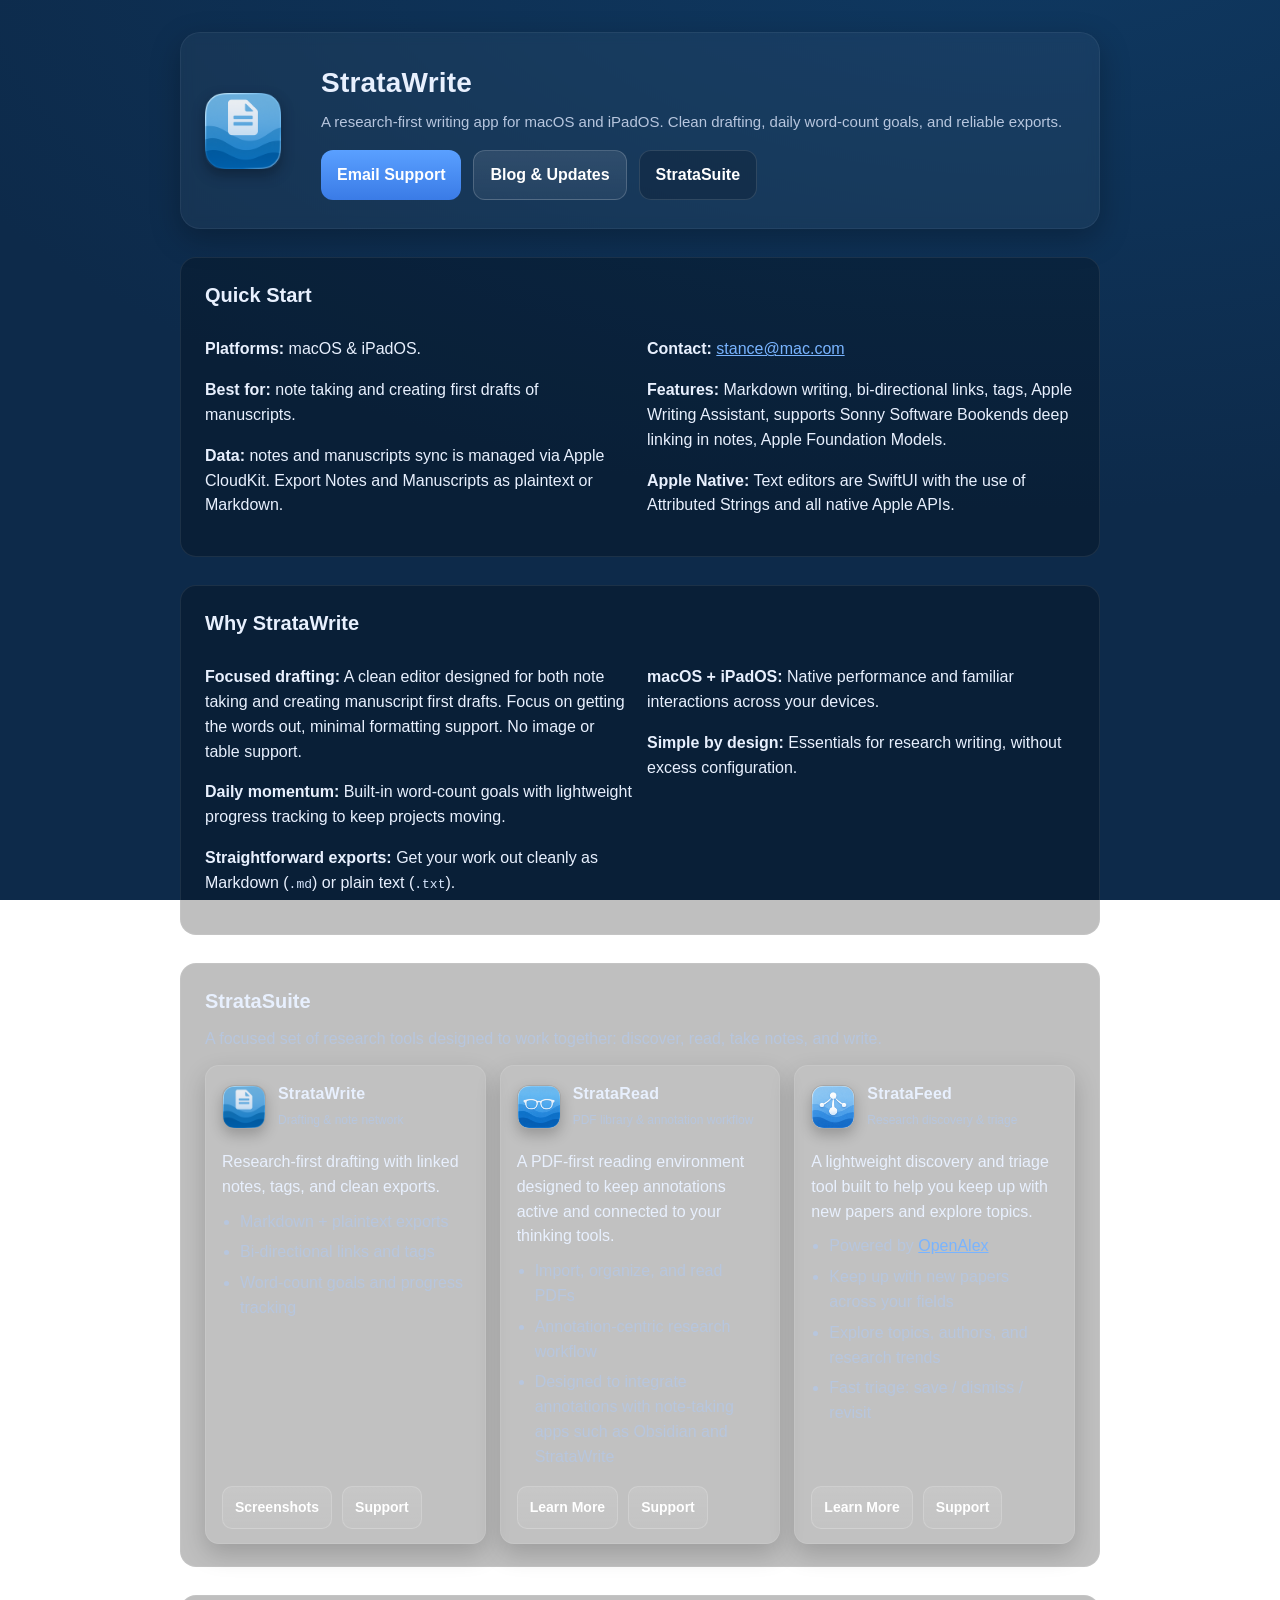
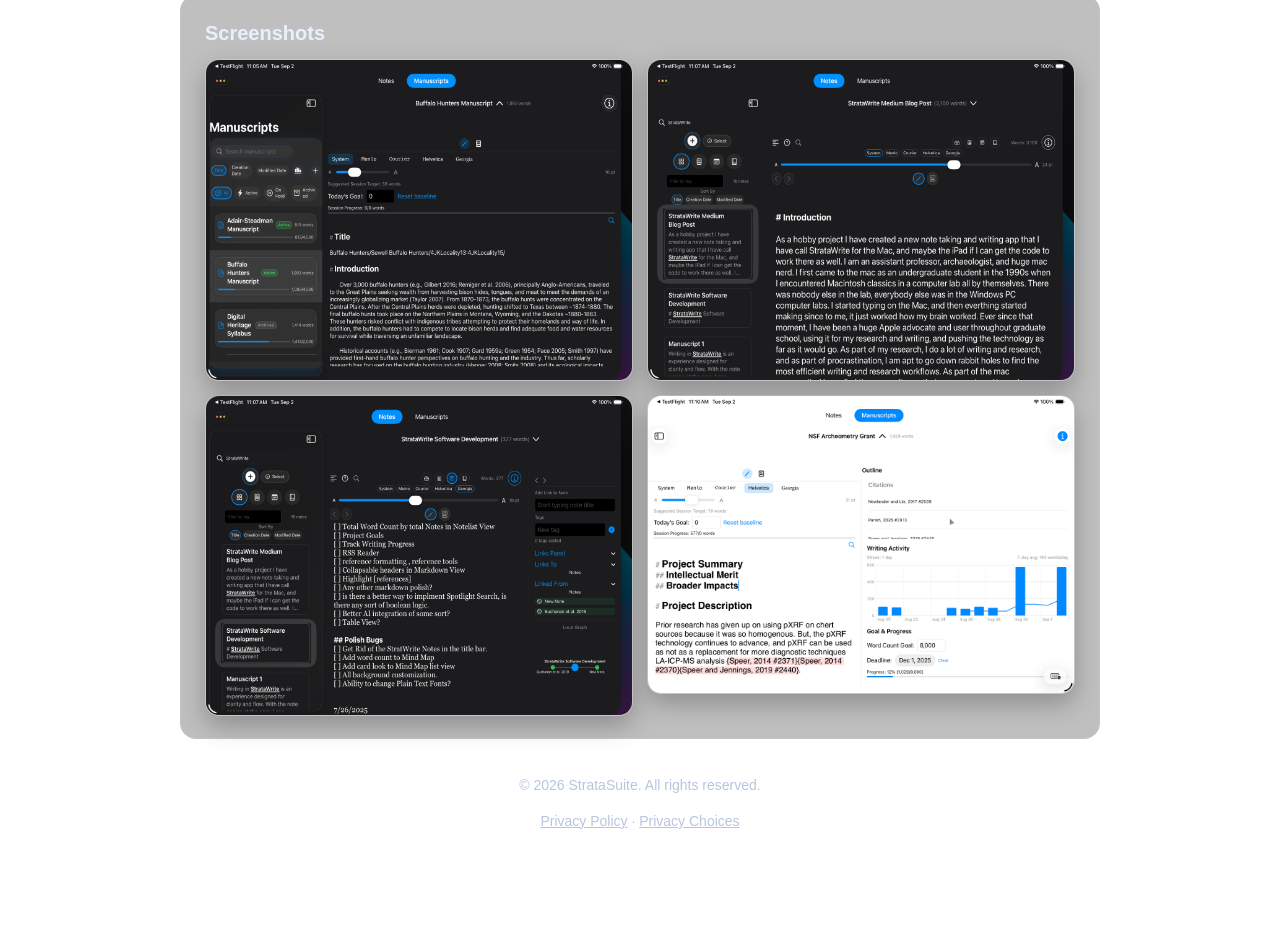
==== commit da429060: "Update index.html" ====
--- a/index.html
+++ b/index.html
@@ -217,7 +217,7 @@
     <!-- NEW: StrataSuite section -->
     <section id="stratasuite">
       <h2>StrataSuite</h2>
-      <p class="kicker">A focused set of research tools designed to work together: write, read, and triage—without leaving the Apple-native ecosystem.</p>
+      <p class="kicker">A focused set of research tools designed to work together: discover, read, take notes, and write.</p>
 
       <div class="suite-grid">
 
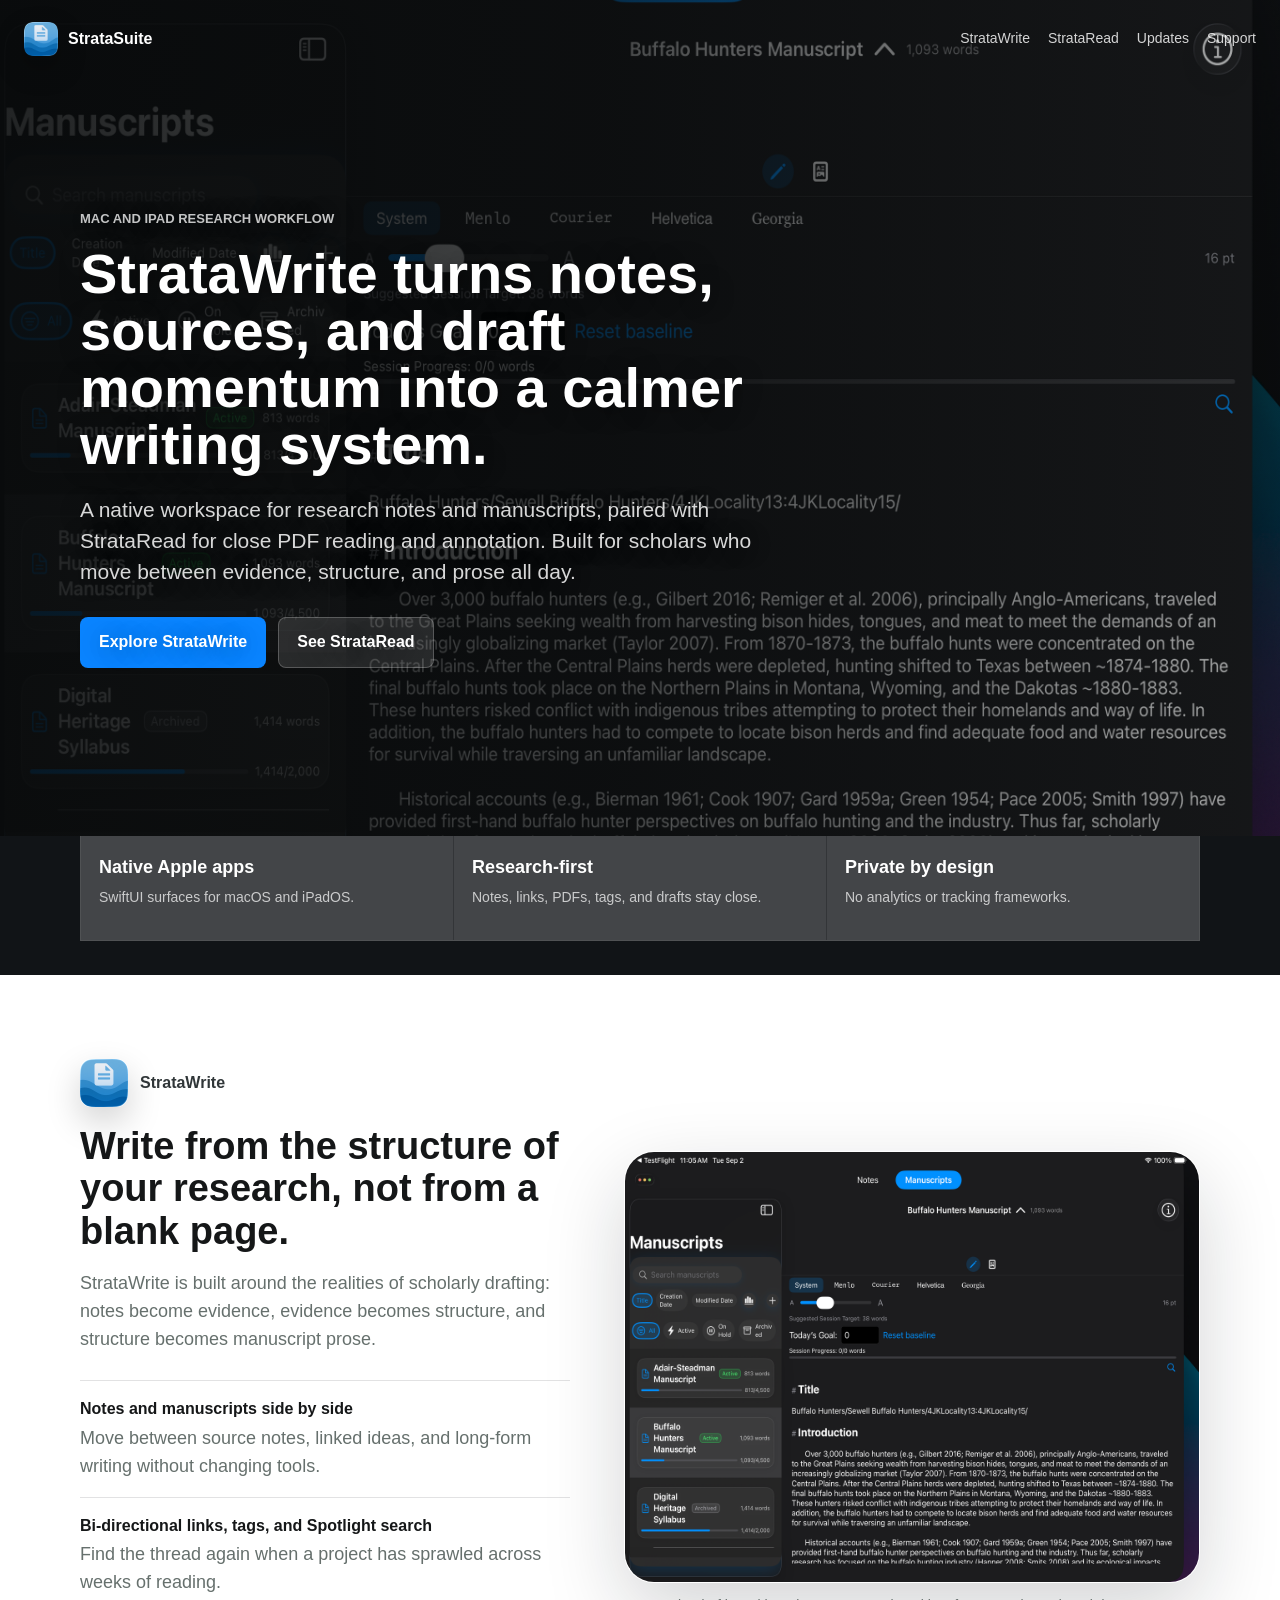
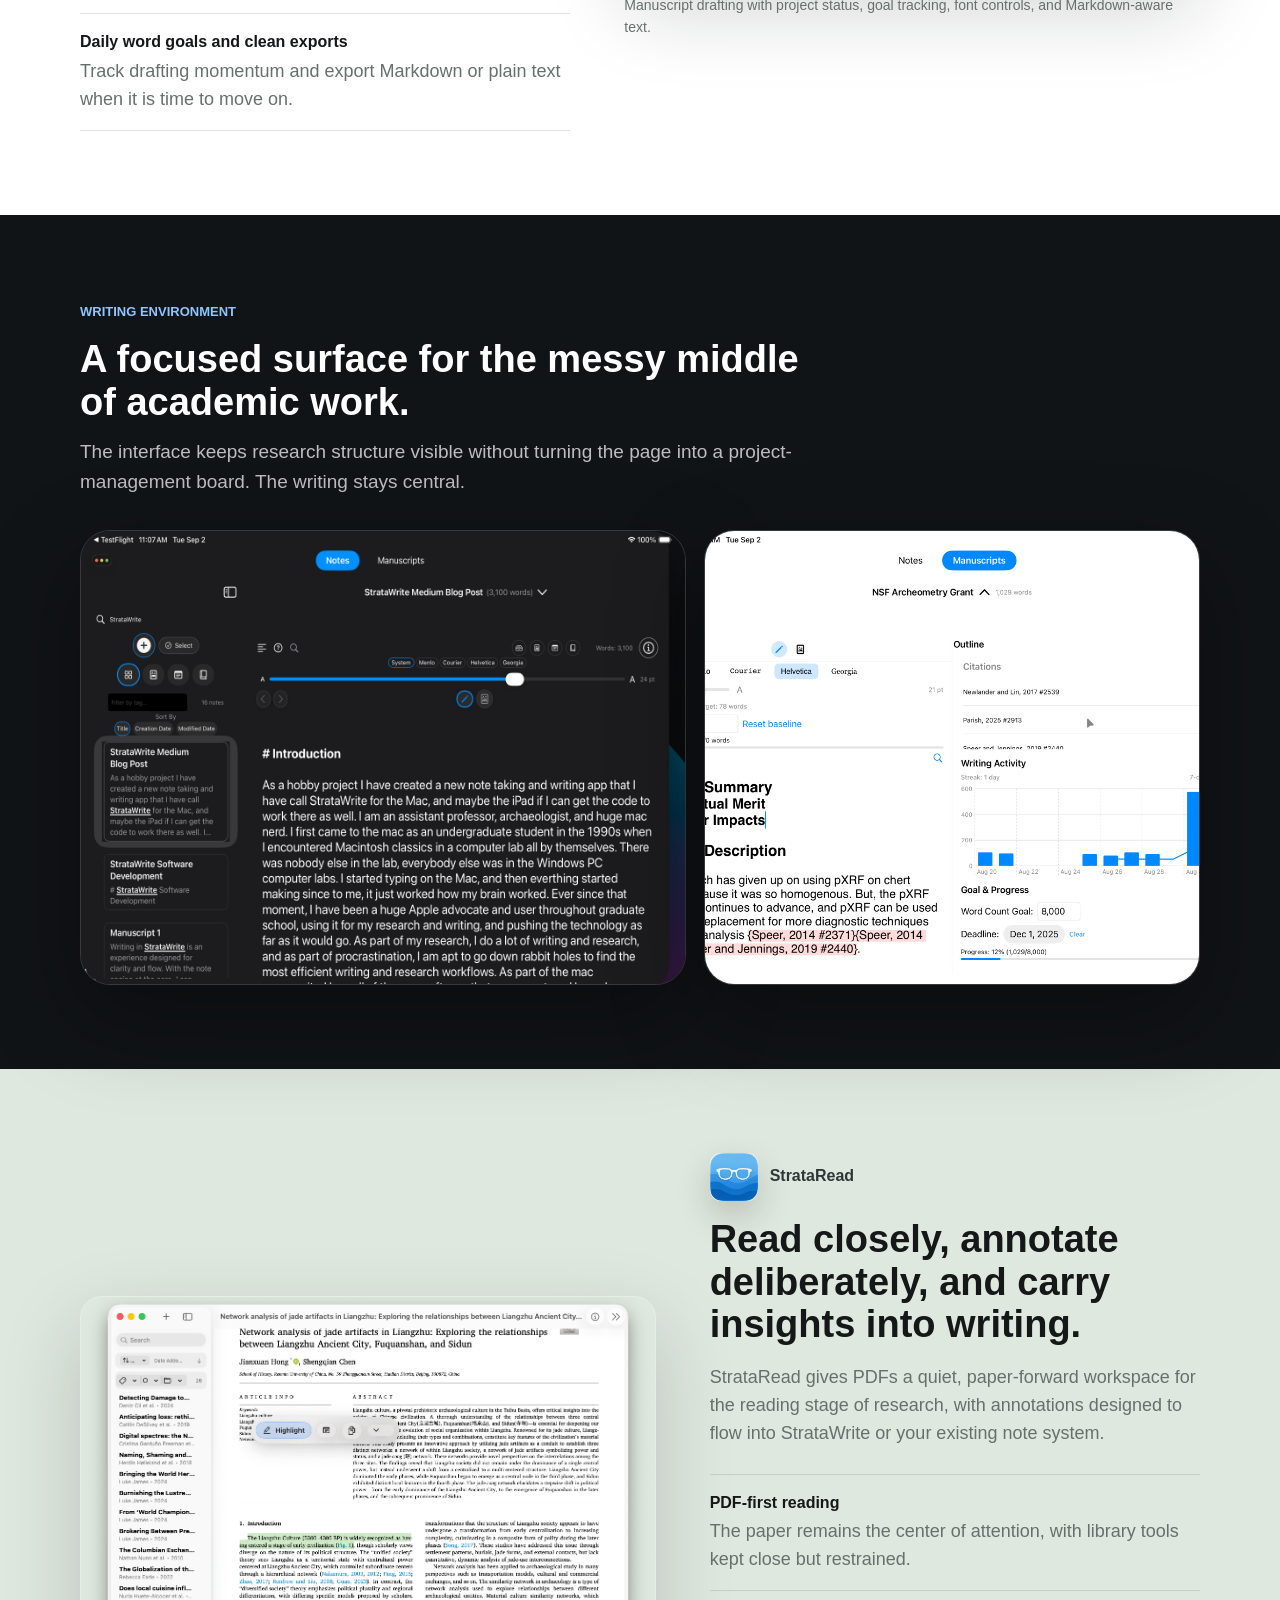
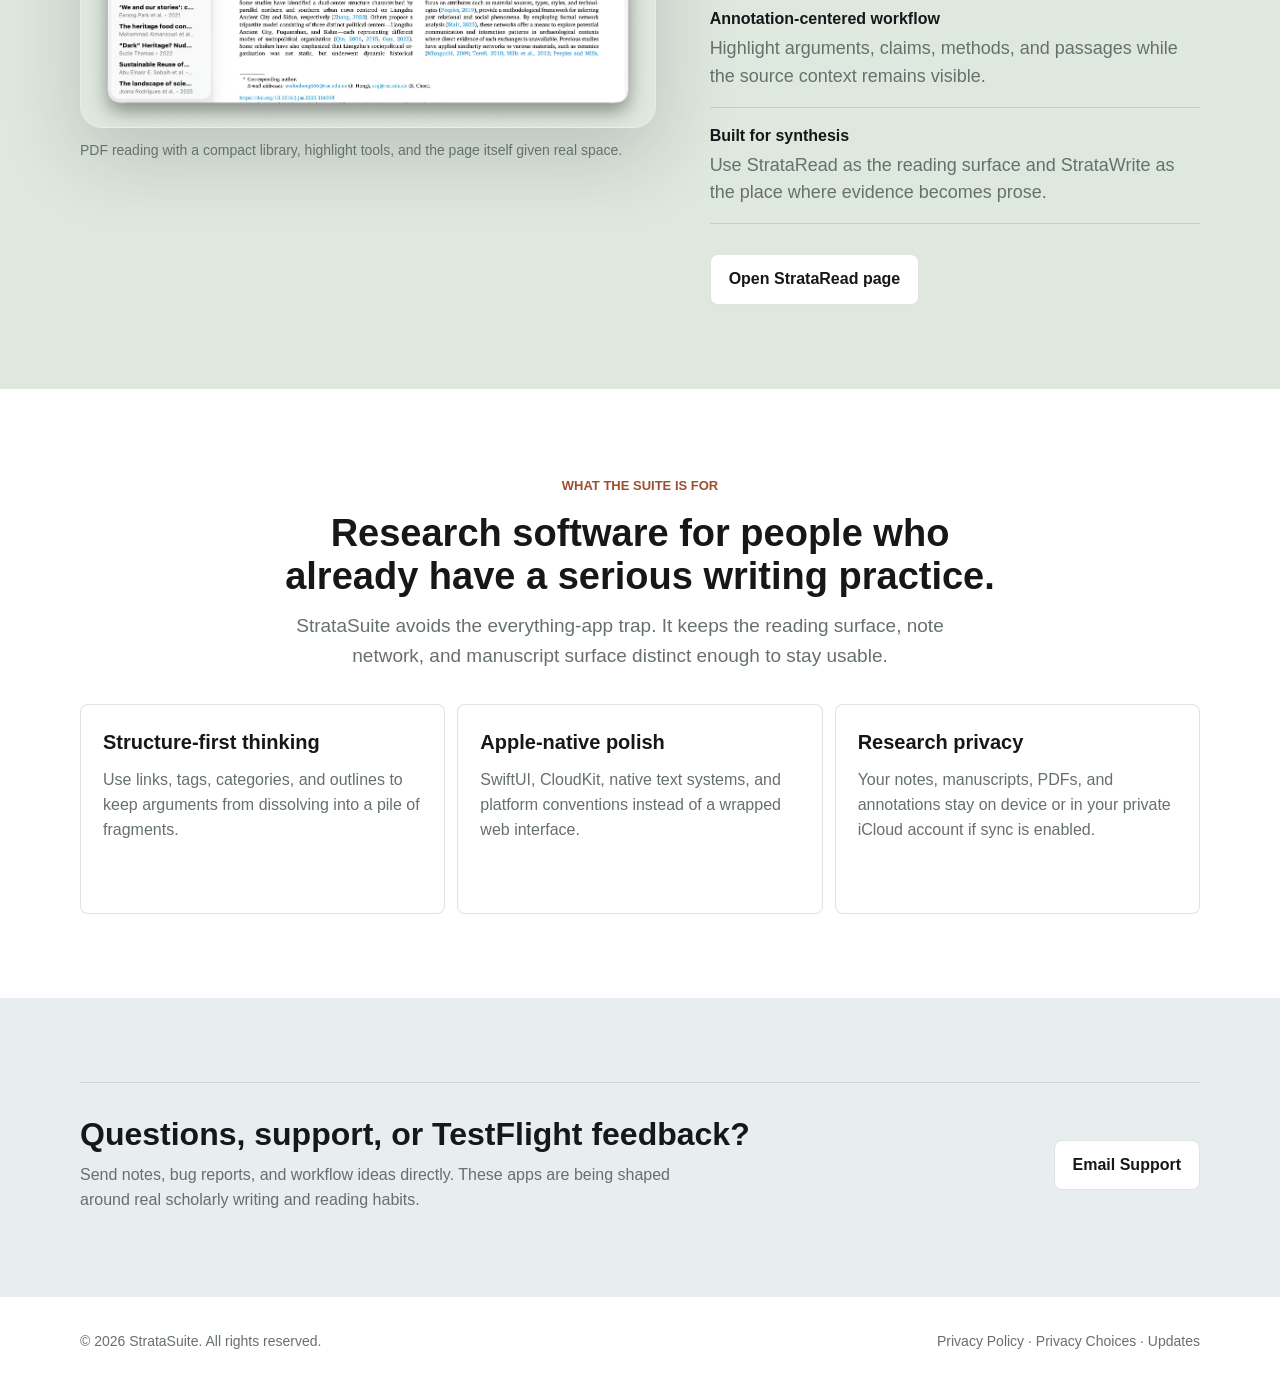
==== commit 8ffbe867: "Redesign StrataWrite website" ====
--- a/index.html
+++ b/index.html
@@ -3,325 +3,199 @@
 <head>
   <meta charset="utf-8">
   <meta name="viewport" content="width=device-width, initial-scale=1">
-  <title>StrataWrite — StrataSuite</title>
-
-  <meta name="description" content="StrataSuite for macOS & iPadOS: StrataWrite (research-first drafting), StrataRead (PDFs & citation workflows), and StrataFeed (research triage for articles and alerts).">
+  <title>StrataWrite &mdash; StrataSuite</title>
+
+  <meta name="description" content="StrataSuite for macOS and iPadOS: StrataWrite for research-first drafting and StrataRead for PDF reading and annotation workflows.">
   <link rel="apple-touch-icon" sizes="180x180" href="apple-touch-icon.png">
   <link rel="icon" type="image/png" sizes="32x32" href="favicon-32x32.png">
   <link rel="icon" type="image/png" sizes="16x16" href="favicon-16x16.png">
   <link rel="manifest" href="site.webmanifest">
-
-  <meta property="og:title" content="StrataSuite">
-  <meta property="og:description" content="Research-first tools for writing, reading, and triage on macOS & iPadOS.">
+  <link rel="stylesheet" href="assets/site.css">
+
+  <meta property="og:title" content="StrataWrite">
+  <meta property="og:description" content="Research-first writing, notes, manuscripts, PDF reading, and annotation workflows for macOS and iPadOS.">
   <meta property="og:type" content="website">
   <meta property="og:image" content="android-chrome-512x512.png">
-
-  <style>
-    :root {
-      --bg: #0d2a4a;
-      --bg2: #0f3962;
-      --card: #0f2238;
-      --text: #e8f0fe;
-      --muted: #b7c6de;
-      --accent: #79b4ff;
-      --border: rgba(255,255,255,0.08);
-      --glass: rgba(255,255,255,0.04);
-      --shadow: 0 10px 30px rgba(0,0,0,0.25);
-    }
-
-    * { box-sizing: border-box; }
-    html, body { height: 100%; margin: 0; }
-
-    body {
-      font-family: -apple-system, BlinkMacSystemFont, "SF Pro Text", "Segoe UI", Roboto, Helvetica, Arial, sans-serif;
-      color: var(--text);
-      background: radial-gradient(1200px 600px at 80% -10%, var(--bg2), var(--bg)) no-repeat fixed;
-      line-height: 1.55;
-    }
-
-    a { color: var(--accent); }
-    code { color: #d7e7ff; }
-
-    .container { max-width: 960px; margin: 0 auto; padding: 32px 20px 80px; }
-
-    header.hero {
-      display: grid;
-      grid-template-columns: 96px 1fr;
-      gap: 20px;
-      align-items: center;
-      padding: 28px 24px;
-      background: var(--glass);
-      border: 1px solid rgba(255,255,255,0.06);
-      border-radius: 20px;
-      backdrop-filter: blur(6px);
-      box-shadow: var(--shadow);
-    }
-
-    header.hero img {
-      width: 76px; height: 76px; border-radius: 16px;
-      box-shadow: 0 6px 14px rgba(0,0,0,0.3);
-    }
-
-    h1 { font-size: 28px; margin: 0 0 6px; letter-spacing: 0.2px; }
-    .sub { color: var(--muted); font-size: 15px; margin: 0; }
-
-    .actions { margin-top: 16px; display: flex; flex-wrap: wrap; gap: 12px; }
-
-    .btn {
-      display: inline-flex; align-items: center; gap: 10px;
-      padding: 12px 16px; border-radius: 12px;
-      background: linear-gradient(180deg, rgba(255,255,255,0.10), rgba(255,255,255,0.06));
-      color: white; text-decoration: none; font-weight: 600;
-      border: 1px solid rgba(255,255,255,0.18);
-      transition: transform .06s ease, background .2s ease, border-color .2s ease;
-    }
-
-    .btn:hover { transform: translateY(-1px); border-color: rgba(255,255,255,0.28); }
-    .btn.primary { background: linear-gradient(180deg, #5aa0ff, #3a7be6); border: none; }
-    .btn.ghost { background: rgba(0,0,0,0.18); border: 1px solid rgba(255,255,255,0.12); }
-    .btn.small { padding: 10px 12px; font-size: 14px; border-radius: 10px; }
-
-    section {
-      margin-top: 28px; padding: 22px 24px;
-      background: rgba(0,0,0,0.25);
-      border: 1px solid var(--border);
-      border-radius: 16px;
-    }
-
-    h2 { margin: 0 0 10px; font-size: 20px; }
-    .kicker { color: var(--muted); margin: 0 0 14px; }
-
-    .grid { display: grid; gap: 14px; grid-template-columns: 1fr; }
-    @media (min-width: 820px) { .grid { grid-template-columns: 1fr 1fr; } }
-
-    /* Suite cards */
-    .suite-grid { display: grid; gap: 14px; grid-template-columns: 1fr; margin-top: 10px; }
-    @media (min-width: 820px) { .suite-grid { grid-template-columns: 1fr 1fr 1fr; } }
-
-    .suite-card {
-      padding: 16px 16px 14px;
-      border-radius: 14px;
-      background: rgba(255,255,255,0.03);
-      border: 1px solid rgba(255,255,255,0.10);
-      box-shadow: 0 10px 24px rgba(0,0,0,0.18);
-      display: flex;
-      flex-direction: column;
-      min-height: 220px;
-    }
-
-    .suite-top {
-      display: flex;
-      align-items: center;
-      gap: 12px;
-      margin-bottom: 10px;
-    }
-
-    .suite-icon {
-      width: 44px; height: 44px;
-      border-radius: 12px;
-      border: 1px solid rgba(255,255,255,0.12);
-      box-shadow: 0 6px 14px rgba(0,0,0,0.22);
-      object-fit: cover;
-      background: rgba(0,0,0,0.2);
-    }
-
-    .suite-title {
-      margin: 0;
-      font-size: 16px;
-      letter-spacing: 0.2px;
-    }
-
-    .suite-tag {
-      display: inline-block;
-      margin-top: 2px;
-      font-size: 12px;
-      color: var(--muted);
-    }
-
-    .suite-body { margin: 8px 0 10px; color: var(--text); }
-    .suite-body p { margin: 0 0 10px; }
-    .suite-body ul { margin: 0; padding-left: 18px; color: var(--muted); }
-    .suite-body li { margin: 6px 0; }
-
-    .suite-actions {
-      margin-top: auto;
-      display: flex;
-      flex-wrap: wrap;
-      gap: 10px;
-    }
-
-    /* Screenshots */
-    .shots { display: grid; grid-template-columns: 1fr; gap: 14px; margin-top: 10px; }
-    .shots img {
-      width: 100%; height: auto;
-      border-radius: 14px;
-      border: 1px solid rgba(255,255,255,0.10);
-      box-shadow: 0 10px 24px rgba(0,0,0,0.25);
-    }
-    @media (min-width: 820px) { .shots { grid-template-columns: 1fr 1fr; } }
-
-    footer { margin-top: 36px; color: var(--muted); font-size: 14px; text-align: center; }
-    footer a { color: var(--muted); }
-    footer a:hover { color: var(--text); }
-  </style>
 </head>
 
 <body>
-  <div class="container">
-
-    <!-- HERO: StrataWrite stays primary -->
-    <header class="hero">
-      <img src="android-chrome-192x192.png" alt="StrataWrite icon">
-      <div>
-        <h1>StrataWrite</h1>
-        <p class="sub">A research-first writing app for macOS and iPadOS. Clean drafting, daily word-count goals, and reliable exports.</p>
+  <header class="hero home-hero">
+    <nav class="site-nav" aria-label="Primary navigation">
+      <a class="brand" href="index.html">
+        <img src="android-chrome-192x192.png" alt="StrataWrite icon">
+        <span>StrataSuite</span>
+      </a>
+      <div class="nav-links">
+        <a href="#stratawrite">StrataWrite</a>
+        <a href="#strataread">StrataRead</a>
+        <a href="blog.html">Updates</a>
+        <a href="mailto:stance@mac.com?subject=StrataWrite%20Support">Support</a>
+      </div>
+    </nav>
+
+    <div class="hero-inner">
+      <div class="hero-copy">
+        <p class="eyebrow">Mac and iPad research workflow</p>
+        <h1>StrataWrite turns notes, sources, and draft momentum into a calmer writing system.</h1>
+        <p class="hero-sub">A native workspace for research notes and manuscripts, paired with StrataRead for close PDF reading and annotation. Built for scholars who move between evidence, structure, and prose all day.</p>
         <div class="actions">
-          <a class="btn primary" href="mailto:stance@mac.com?subject=StrataWrite%20Support">Email Support</a>
-          <a class="btn" href="blog.html">Blog & Updates</a>
-          <a class="btn ghost" href="#stratasuite">StrataSuite</a>
-        </div>
-      </div>
-    </header>
-
-    <section id="quickstart">
-      <h2>Quick Start</h2>
-      <div class="grid">
+          <a class="button primary" href="#stratawrite">Explore StrataWrite</a>
+          <a class="button" href="#strataread">See StrataRead</a>
+        </div>
+      </div>
+
+    </div>
+  </header>
+
+  <main>
+    <section class="proof-band" aria-label="Product highlights">
+      <div class="hero-proof">
+        <div class="proof-item">
+          <strong>Native Apple apps</strong>
+          <span>SwiftUI surfaces for macOS and iPadOS.</span>
+        </div>
+        <div class="proof-item">
+          <strong>Research-first</strong>
+          <span>Notes, links, PDFs, tags, and drafts stay close.</span>
+        </div>
+        <div class="proof-item">
+          <strong>Private by design</strong>
+          <span>No analytics or tracking frameworks.</span>
+        </div>
+      </div>
+    </section>
+
+    <section class="band white" id="stratawrite">
+      <div class="wrap product-row">
+        <div class="product-copy">
+          <div class="app-mark">
+            <img src="android-chrome-192x192.png" alt="">
+            <span>StrataWrite</span>
+          </div>
+          <h2>Write from the structure of your research, not from a blank page.</h2>
+          <p>StrataWrite is built around the realities of scholarly drafting: notes become evidence, evidence becomes structure, and structure becomes manuscript prose.</p>
+
+          <div class="feature-lines">
+            <div class="feature-line">
+              <strong>Notes and manuscripts side by side</strong>
+              <p>Move between source notes, linked ideas, and long-form writing without changing tools.</p>
+            </div>
+            <div class="feature-line">
+              <strong>Bi-directional links, tags, and Spotlight search</strong>
+              <p>Find the thread again when a project has sprawled across weeks of reading.</p>
+            </div>
+            <div class="feature-line">
+              <strong>Daily word goals and clean exports</strong>
+              <p>Track drafting momentum and export Markdown or plain text when it is time to move on.</p>
+            </div>
+          </div>
+        </div>
+
+        <figure class="screen ipad">
+          <img src="assets/shot1.png" alt="StrataWrite manuscript editor with project list, writing goals, and draft text.">
+          <figcaption class="screen-caption">Manuscript drafting with project status, goal tracking, font controls, and Markdown-aware text.</figcaption>
+        </figure>
+      </div>
+    </section>
+
+    <section class="band dark">
+      <div class="wrap">
+        <div class="section-heading">
+          <p class="eyebrow">Writing environment</p>
+          <h2>A focused surface for the messy middle of academic work.</h2>
+          <p class="lede">The interface keeps research structure visible without turning the page into a project-management board. The writing stays central.</p>
+        </div>
+
+        <div class="showcase-grid">
+          <figure class="screen ipad">
+            <img src="assets/shot2.png" alt="StrataWrite notes editor with linked writing text and formatting controls.">
+          </figure>
+          <figure class="screen ipad">
+            <img src="assets/shot4.png" alt="StrataWrite list and outline view for managing manuscript sections.">
+          </figure>
+        </div>
+      </div>
+    </section>
+
+    <section class="band sage" id="strataread">
+      <div class="wrap product-row reverse">
+        <figure class="screen window">
+          <img src="assets/strataread-shot1.png" alt="StrataRead PDF reader with paper library and annotation controls.">
+          <figcaption class="screen-caption">PDF reading with a compact library, highlight tools, and the page itself given real space.</figcaption>
+        </figure>
+
+        <div class="product-copy">
+          <div class="app-mark">
+            <img src="assets/strataread-icon.png" alt="">
+            <span>StrataRead</span>
+          </div>
+          <h2>Read closely, annotate deliberately, and carry insights into writing.</h2>
+          <p>StrataRead gives PDFs a quiet, paper-forward workspace for the reading stage of research, with annotations designed to flow into StrataWrite or your existing note system.</p>
+
+          <div class="feature-lines">
+            <div class="feature-line">
+              <strong>PDF-first reading</strong>
+              <p>The paper remains the center of attention, with library tools kept close but restrained.</p>
+            </div>
+            <div class="feature-line">
+              <strong>Annotation-centered workflow</strong>
+              <p>Highlight arguments, claims, methods, and passages while the source context remains visible.</p>
+            </div>
+            <div class="feature-line">
+              <strong>Built for synthesis</strong>
+              <p>Use StrataRead as the reading surface and StrataWrite as the place where evidence becomes prose.</p>
+            </div>
+          </div>
+
+          <div class="actions">
+            <a class="button light" href="strataread.html">Open StrataRead page</a>
+          </div>
+        </div>
+      </div>
+    </section>
+
+    <section class="band white">
+      <div class="wrap">
+        <div class="section-heading center">
+          <p class="eyebrow">What the suite is for</p>
+          <h2>Research software for people who already have a serious writing practice.</h2>
+          <p class="lede">StrataSuite avoids the everything-app trap. It keeps the reading surface, note network, and manuscript surface distinct enough to stay usable.</p>
+        </div>
+
+        <div class="feature-grid">
+          <article class="feature-tile">
+            <h3>Structure-first thinking</h3>
+            <p>Use links, tags, categories, and outlines to keep arguments from dissolving into a pile of fragments.</p>
+          </article>
+          <article class="feature-tile">
+            <h3>Apple-native polish</h3>
+            <p>SwiftUI, CloudKit, native text systems, and platform conventions instead of a wrapped web interface.</p>
+          </article>
+          <article class="feature-tile">
+            <h3>Research privacy</h3>
+            <p>Your notes, manuscripts, PDFs, and annotations stay on device or in your private iCloud account if sync is enabled.</p>
+          </article>
+        </div>
+      </div>
+    </section>
+
+    <section class="band mist">
+      <div class="wrap closing">
         <div>
-          <p><strong>Platforms:</strong> macOS &amp; iPadOS.</p>
-          <p><strong>Best for:</strong> note taking and creating first drafts of manuscripts.</p>
-          <p><strong>Data:</strong> notes and manuscripts sync is managed via Apple CloudKit. Export Notes and Manuscripts as plaintext or Markdown.</p>
-        </div>
-        <div>
-          <p><strong>Contact:</strong> <a href="mailto:stance@mac.com">stance@mac.com</a></p>
-          <p><strong>Features:</strong> Markdown writing, bi-directional links, tags, Apple Writing Assistant, supports Sonny Software Bookends deep linking in notes, Apple Foundation Models.</p>
-          <p><strong>Apple Native:</strong> Text editors are SwiftUI with the use of Attributed Strings and all native Apple APIs.</p>
-        </div>
-      </div>
-    </section>
-
-    <section id="features">
-      <h2>Why StrataWrite</h2>
-      <div class="grid">
-        <div>
-          <p><strong>Focused drafting:</strong> A clean editor designed for both note taking and creating manuscript first drafts. Focus on getting the words out, minimal formatting support. No image or table support.</p>
-          <p><strong>Daily momentum:</strong> Built-in word-count goals with lightweight progress tracking to keep projects moving.</p>
-          <p><strong>Straightforward exports:</strong> Get your work out cleanly as Markdown (<code>.md</code>) or plain text (<code>.txt</code>).</p>
-        </div>
-        <div>
-          <p><strong>macOS + iPadOS:</strong> Native performance and familiar interactions across your devices.</p>
-          <p><strong>Simple by design:</strong> Essentials for research writing, without excess configuration.</p>
-        </div>
-      </div>
-    </section>
-
-    <!-- NEW: StrataSuite section -->
-    <section id="stratasuite">
-      <h2>StrataSuite</h2>
-      <p class="kicker">A focused set of research tools designed to work together: discover, read, take notes, and write.</p>
-
-      <div class="suite-grid">
-
-        <!-- StrataWrite card -->
-        <article class="suite-card">
-          <div class="suite-top">
-            <img class="suite-icon" src="android-chrome-192x192.png" alt="StrataWrite icon">
-            <div>
-              <h3 class="suite-title">StrataWrite</h3>
-              <span class="suite-tag">Drafting & note network</span>
-            </div>
-          </div>
-          <div class="suite-body">
-            <p>Research-first drafting with linked notes, tags, and clean exports.</p>
-            <ul>
-              <li>Markdown + plaintext exports</li>
-              <li>Bi-directional links and tags</li>
-              <li>Word-count goals and progress tracking</li>
-            </ul>
-          </div>
-          <div class="suite-actions">
-            <a class="btn small" href="#gallery">Screenshots</a>
-            <a class="btn small" href="mailto:stance@mac.com?subject=StrataWrite%20Support">Support</a>
-          </div>
-        </article>
-
-       <!-- StrataRead card -->
-       <article class="suite-card">
-         <!-- If you have an icon for StrataRead, replace assets/strataread-icon.png -->
-         <div class="suite-top">
-           <img class="suite-icon" src="assets/strataread-icon.png" alt="StrataRead icon">
-           <div>
-             <h3 class="suite-title">StrataRead</h3>
-             <span class="suite-tag">PDF library & annotation workflow</span>
-           </div>
-         </div>
-         <div class="suite-body">
-           <p>A PDF-first reading environment designed to keep annotations active and connected to your thinking tools.</p>
-           <ul>
-             <li>Import, organize, and read PDFs</li>
-             <li>Annotation-centric research workflow</li>
-             <li>Designed to integrate annotations with note-taking apps such as Obsidian and StrataWrite</li>
-           </ul>
-         </div>
-         <div class="suite-actions">
-           <!-- Replace href targets when you create pages -->
-           <a class="btn small" href="strataread.html">Learn More</a>
-           <a class="btn small" href="mailto:stance@mac.com?subject=StrataRead%20Support">Support</a>
-         </div>
-       </article>
-
-       <!-- StrataFeed card -->
-       <article class="suite-card">
-         <!-- If you have an icon for StrataFeed, replace assets/stratafeed-icon.png -->
-         <div class="suite-top">
-           <img class="suite-icon" src="assets/stratafeed-icon.png" alt="StrataFeed icon">
-           <div>
-             <h3 class="suite-title">StrataFeed</h3>
-             <span class="suite-tag">Research discovery & triage</span>
-           </div>
-         </div>
-         <div class="suite-body">
-           <p>A lightweight discovery and triage tool built to help you keep up with new papers and explore topics.</p>
-           <ul>
-             <li>Powered by <a href="https://openalex.org" target="_blank" rel="noopener">OpenAlex</a></li>
-             <li>Keep up with new papers across your fields</li>
-             <li>Explore topics, authors, and research trends</li>
-             <li>Fast triage: save / dismiss / revisit</li>
-           </ul>
-         </div>
-         <div class="suite-actions">
-           <!-- Replace href targets when you create pages -->
-           <a class="btn small" href="stratafeed.html">Learn More</a>
-           <a class="btn small" href="mailto:stance@mac.com?subject=StrataFeed%20Support">Support</a>
-         </div>
-       </article>
-
-      </div>
-    </section>
-
-    <section id="gallery">
-      <h2>Screenshots</h2>
-      <div class="shots">
-        <img src="assets/shot1.png" alt="StrataWrite screenshot 1">
-        <img src="assets/shot2.png" alt="StrataWrite screenshot 2">
-        <img src="assets/shot3.png" alt="StrataWrite screenshot 3">
-        <img src="assets/shot4.png" alt="StrataWrite screenshot 4">
-      </div>
-      <!-- Optional: later you can add a second screenshot grid for Read/Feed -->
-      <!--
-      <h3 style="margin-top:18px;margin-bottom:8px;">StrataRead & StrataFeed</h3>
-      <div class="shots">
-        <img src="assets/read1.png" alt="StrataRead screenshot 1">
-        <img src="assets/feed1.png" alt="StrataFeed screenshot 1">
-      </div>
-      -->
-    </section>
-
-    <footer>
-      <p>&copy; <span id="year"></span> StrataSuite. All rights reserved.</p>
-      <p><a href="privacy.html">Privacy Policy</a> · <a href="privacy-choices.html">Privacy Choices</a></p>
-      <script>document.getElementById('year').textContent = new Date().getFullYear();</script>
-    </footer>
-
-  </div>
+          <h2>Questions, support, or TestFlight feedback?</h2>
+          <p>Send notes, bug reports, and workflow ideas directly. These apps are being shaped around real scholarly writing and reading habits.</p>
+        </div>
+        <a class="button light" href="mailto:stance@mac.com?subject=StrataSuite%20Support">Email Support</a>
+      </div>
+    </section>
+  </main>
+
+  <footer class="site-footer">
+    <div class="footer-inner">
+      <span>&copy; <span id="year"></span> StrataSuite. All rights reserved.</span>
+      <span><a href="privacy.html">Privacy Policy</a> · <a href="privacy-choices.html">Privacy Choices</a> · <a href="blog.html">Updates</a></span>
+    </div>
+    <script>document.getElementById('year').textContent = new Date().getFullYear();</script>
+  </footer>
 </body>
 </html>
--- a/assets/site.css
+++ b/assets/site.css
@@ -0,0 +1,618 @@
+:root {
+  --ink: #151718;
+  --ink-soft: #303638;
+  --muted: #66706d;
+  --paper: #f6f7f4;
+  --paper-2: #ffffff;
+  --line: rgba(21, 23, 24, 0.12);
+  --line-dark: rgba(255, 255, 255, 0.14);
+  --blue: #0a84ff;
+  --blue-dark: #075ca8;
+  --clay: #9d4f32;
+  --sage: #dfe8df;
+  --mist: #e8edf0;
+  --dark: #111417;
+  --dark-2: #1d2225;
+  --shadow: 0 28px 80px rgba(18, 24, 28, 0.18);
+  --shadow-dark: 0 32px 90px rgba(0, 0, 0, 0.38);
+}
+
+* {
+  box-sizing: border-box;
+}
+
+html {
+  min-height: 100%;
+  scroll-behavior: smooth;
+}
+
+body {
+  margin: 0;
+  min-height: 100%;
+  font-family: -apple-system, BlinkMacSystemFont, "SF Pro Text", "Segoe UI", Roboto, Helvetica, Arial, sans-serif;
+  color: var(--ink);
+  background: var(--paper);
+  line-height: 1.55;
+  -webkit-font-smoothing: antialiased;
+  letter-spacing: 0;
+}
+
+img {
+  display: block;
+  max-width: 100%;
+}
+
+a {
+  color: inherit;
+}
+
+.site-nav {
+  position: absolute;
+  z-index: 5;
+  top: 22px;
+  left: 24px;
+  right: 24px;
+  display: flex;
+  align-items: center;
+  justify-content: space-between;
+  gap: 20px;
+  color: #fff;
+}
+
+.brand {
+  display: inline-flex;
+  align-items: center;
+  gap: 10px;
+  font-weight: 700;
+  text-decoration: none;
+}
+
+.brand img {
+  width: 34px;
+  height: 34px;
+  border-radius: 8px;
+  box-shadow: 0 12px 28px rgba(0, 0, 0, 0.28);
+}
+
+.nav-links {
+  display: flex;
+  align-items: center;
+  gap: 18px;
+  font-size: 14px;
+}
+
+.nav-links a {
+  color: rgba(255, 255, 255, 0.82);
+  text-decoration: none;
+}
+
+.nav-links a:hover {
+  color: #fff;
+}
+
+.hero {
+  position: relative;
+  min-height: calc(100svh - 64px);
+  display: flex;
+  align-items: center;
+  overflow: hidden;
+  color: #fff;
+  background: var(--dark);
+}
+
+.hero::before,
+.hero::after {
+  content: "";
+  position: absolute;
+  inset: 0;
+}
+
+.hero::before {
+  background-size: cover;
+  background-position: center;
+  opacity: 0.9;
+  transform: scale(1.01);
+}
+
+.hero::after {
+  background: rgba(7, 9, 10, 0.28);
+}
+
+.hero.home-hero::after {
+  background: linear-gradient(90deg, rgba(7, 9, 10, 0.88) 0%, rgba(7, 9, 10, 0.72) 46%, rgba(7, 9, 10, 0.24) 100%);
+}
+
+.hero.home-hero::before {
+  background-image: url("shot1.png");
+  background-position: center 62%;
+}
+
+.hero.read-hero::before {
+  background-image: url("strataread-shot1.png");
+  background-position: center;
+  opacity: 0.82;
+}
+
+.hero.read-hero::after {
+  background: linear-gradient(90deg, rgba(7, 9, 10, 0.86) 0%, rgba(7, 9, 10, 0.58) 48%, rgba(7, 9, 10, 0.26) 100%);
+}
+
+.hero-inner {
+  position: relative;
+  z-index: 2;
+  width: min(1120px, calc(100% - 48px));
+  margin: 0 auto;
+  padding: 118px 0 80px;
+}
+
+.hero-copy {
+  max-width: 720px;
+  text-shadow: 0 2px 24px rgba(0, 0, 0, 0.42);
+}
+
+.eyebrow {
+  display: inline-flex;
+  align-items: center;
+  gap: 8px;
+  margin: 0 0 16px;
+  color: rgba(255, 255, 255, 0.76);
+  font-size: 13px;
+  font-weight: 700;
+  text-transform: uppercase;
+}
+
+h1,
+h2,
+h3,
+p {
+  letter-spacing: 0;
+}
+
+h1 {
+  margin: 0;
+  max-width: 820px;
+  font-size: 56px;
+  line-height: 1.02;
+  font-weight: 780;
+}
+
+.hero-sub {
+  margin: 22px 0 0;
+  max-width: 680px;
+  font-size: 21px;
+  line-height: 1.46;
+  color: rgba(255, 255, 255, 0.84);
+}
+
+.actions {
+  display: flex;
+  flex-wrap: wrap;
+  gap: 12px;
+  margin-top: 30px;
+}
+
+.button {
+  display: inline-flex;
+  min-height: 48px;
+  align-items: center;
+  justify-content: center;
+  padding: 12px 18px;
+  border-radius: 8px;
+  border: 1px solid rgba(255, 255, 255, 0.22);
+  color: #fff;
+  text-decoration: none;
+  font-weight: 700;
+  background: rgba(255, 255, 255, 0.12);
+}
+
+.button.primary {
+  border-color: transparent;
+  background: var(--blue);
+}
+
+.button.light {
+  border-color: var(--line);
+  color: var(--ink);
+  background: #fff;
+}
+
+.button:hover {
+  transform: translateY(-1px);
+}
+
+.hero-proof {
+  display: grid;
+  grid-template-columns: repeat(3, minmax(0, 1fr));
+  gap: 1px;
+  width: min(760px, 100%);
+  margin-top: 54px;
+  border: 1px solid var(--line-dark);
+  background: var(--line-dark);
+}
+
+.proof-band {
+  margin-top: -1px;
+  padding: 0 24px 34px;
+  color: #fff;
+  background: var(--dark);
+}
+
+.proof-band .hero-proof {
+  width: min(1120px, 100%);
+  margin: 0 auto;
+}
+
+.proof-item {
+  min-height: 104px;
+  padding: 18px;
+  background: rgba(255, 255, 255, 0.08);
+}
+
+.proof-item strong {
+  display: block;
+  font-size: 18px;
+  color: #fff;
+}
+
+.proof-item span {
+  display: block;
+  margin-top: 5px;
+  color: rgba(255, 255, 255, 0.72);
+  font-size: 14px;
+}
+
+.band {
+  padding: 84px 24px;
+}
+
+.band.white {
+  background: var(--paper-2);
+}
+
+.band.sage {
+  background: var(--sage);
+}
+
+.band.dark {
+  color: #fff;
+  background: var(--dark);
+}
+
+.band.mist {
+  background: var(--mist);
+}
+
+.wrap {
+  width: min(1120px, 100%);
+  margin: 0 auto;
+}
+
+.section-heading {
+  max-width: 760px;
+  margin: 0 0 34px;
+}
+
+.section-heading.center {
+  margin-left: auto;
+  margin-right: auto;
+  text-align: center;
+}
+
+.section-heading .eyebrow {
+  color: var(--clay);
+}
+
+.band.dark .section-heading .eyebrow {
+  color: #8ec5ff;
+}
+
+h2 {
+  margin: 0;
+  font-size: 38px;
+  line-height: 1.12;
+}
+
+.lede {
+  margin: 14px 0 0;
+  color: var(--muted);
+  font-size: 19px;
+  max-width: 720px;
+}
+
+.band.dark .lede,
+.band.dark .feature-line p,
+.band.dark .product-copy p {
+  color: rgba(255, 255, 255, 0.72);
+}
+
+.product-row {
+  display: grid;
+  grid-template-columns: minmax(0, 0.92fr) minmax(0, 1.08fr);
+  gap: 54px;
+  align-items: center;
+}
+
+.product-row.reverse {
+  grid-template-columns: minmax(0, 1.08fr) minmax(0, 0.92fr);
+}
+
+.product-copy {
+  max-width: 520px;
+}
+
+.product-copy h2 {
+  margin-top: 10px;
+}
+
+.product-copy p {
+  color: var(--muted);
+  font-size: 18px;
+}
+
+.app-mark {
+  display: inline-flex;
+  align-items: center;
+  gap: 12px;
+  color: var(--ink-soft);
+  font-weight: 800;
+}
+
+.band.dark .app-mark {
+  color: #fff;
+}
+
+.app-mark img {
+  width: 48px;
+  height: 48px;
+  border-radius: 11px;
+  box-shadow: 0 14px 34px rgba(0, 0, 0, 0.18);
+}
+
+.feature-lines {
+  display: grid;
+  gap: 0;
+  margin-top: 26px;
+  border-top: 1px solid var(--line);
+}
+
+.band.dark .feature-lines {
+  border-top-color: var(--line-dark);
+}
+
+.feature-line {
+  padding: 16px 0;
+  border-bottom: 1px solid var(--line);
+}
+
+.band.dark .feature-line {
+  border-bottom-color: var(--line-dark);
+}
+
+.feature-line strong {
+  display: block;
+  margin-bottom: 3px;
+}
+
+.feature-line p {
+  margin: 0;
+  color: var(--muted);
+}
+
+.screen {
+  margin: 0;
+  position: relative;
+}
+
+.screen img {
+  width: 100%;
+  aspect-ratio: 4 / 3;
+  object-fit: cover;
+  object-position: center;
+  border: 1px solid rgba(255, 255, 255, 0.24);
+  box-shadow: var(--shadow);
+}
+
+.band.dark .screen img {
+  box-shadow: var(--shadow-dark);
+  border-color: rgba(255, 255, 255, 0.16);
+}
+
+.screen.window img {
+  border-radius: 22px;
+}
+
+.screen.ipad img {
+  border-radius: 30px;
+}
+
+.screen-caption {
+  margin-top: 12px;
+  color: var(--muted);
+  font-size: 14px;
+}
+
+.band.dark .screen-caption {
+  color: rgba(255, 255, 255, 0.56);
+}
+
+.showcase-grid {
+  display: grid;
+  grid-template-columns: 1.1fr 0.9fr;
+  gap: 18px;
+  align-items: stretch;
+}
+
+.showcase-grid .screen img {
+  height: 100%;
+}
+
+.feature-grid {
+  display: grid;
+  grid-template-columns: repeat(3, minmax(0, 1fr));
+  gap: 12px;
+}
+
+.feature-tile {
+  min-height: 210px;
+  padding: 22px;
+  border-radius: 8px;
+  border: 1px solid var(--line);
+  background: rgba(255, 255, 255, 0.62);
+}
+
+.feature-tile h3 {
+  margin: 0;
+  font-size: 20px;
+}
+
+.feature-tile p {
+  margin: 10px 0 0;
+  color: var(--muted);
+}
+
+.closing {
+  display: grid;
+  grid-template-columns: 1fr auto;
+  gap: 28px;
+  align-items: center;
+  border-top: 1px solid var(--line);
+  padding-top: 34px;
+}
+
+.closing h2 {
+  font-size: 32px;
+}
+
+.closing p {
+  margin: 10px 0 0;
+  color: var(--muted);
+  max-width: 620px;
+}
+
+.site-footer {
+  padding: 34px 24px 44px;
+  color: var(--muted);
+  background: var(--paper-2);
+  font-size: 14px;
+}
+
+.footer-inner {
+  width: min(1120px, 100%);
+  margin: 0 auto;
+  display: flex;
+  justify-content: space-between;
+  gap: 18px;
+  flex-wrap: wrap;
+}
+
+.site-footer a {
+  color: var(--muted);
+  text-decoration: none;
+}
+
+.site-footer a:hover {
+  color: var(--ink);
+}
+
+@media (max-width: 900px) {
+  .site-nav {
+    top: 16px;
+    left: 18px;
+    right: 18px;
+  }
+
+  .nav-links {
+    gap: 12px;
+    font-size: 13px;
+  }
+
+  .hero-inner {
+    width: min(100% - 36px, 1120px);
+    padding-top: 110px;
+    padding-bottom: 58px;
+  }
+
+  h1 {
+    font-size: 42px;
+  }
+
+  h2 {
+    font-size: 32px;
+  }
+
+  .hero-sub {
+    font-size: 19px;
+  }
+
+  .hero-proof,
+  .product-row,
+  .product-row.reverse,
+  .showcase-grid,
+  .feature-grid,
+  .closing {
+    grid-template-columns: 1fr;
+  }
+
+  .product-row,
+  .product-row.reverse {
+    gap: 32px;
+  }
+
+  .product-row.reverse .product-copy {
+    order: -1;
+  }
+}
+
+@media (max-width: 640px) {
+  .site-nav {
+    align-items: flex-start;
+  }
+
+  .brand span {
+    display: none;
+  }
+
+  .nav-links {
+    justify-content: flex-end;
+    flex-wrap: wrap;
+  }
+
+  .hero {
+    min-height: calc(100svh - 40px);
+  }
+
+  .hero-inner {
+    width: calc(100% - 32px);
+  }
+
+  h1 {
+    font-size: 36px;
+  }
+
+  h2 {
+    font-size: 28px;
+  }
+
+  .hero-sub,
+  .lede,
+  .product-copy p {
+    font-size: 17px;
+  }
+
+  .band {
+    padding: 62px 18px;
+  }
+
+  .button {
+    width: 100%;
+  }
+
+  .proof-item {
+    min-height: 88px;
+  }
+
+  .screen.ipad img,
+  .screen.window img {
+    border-radius: 16px;
+  }
+}
